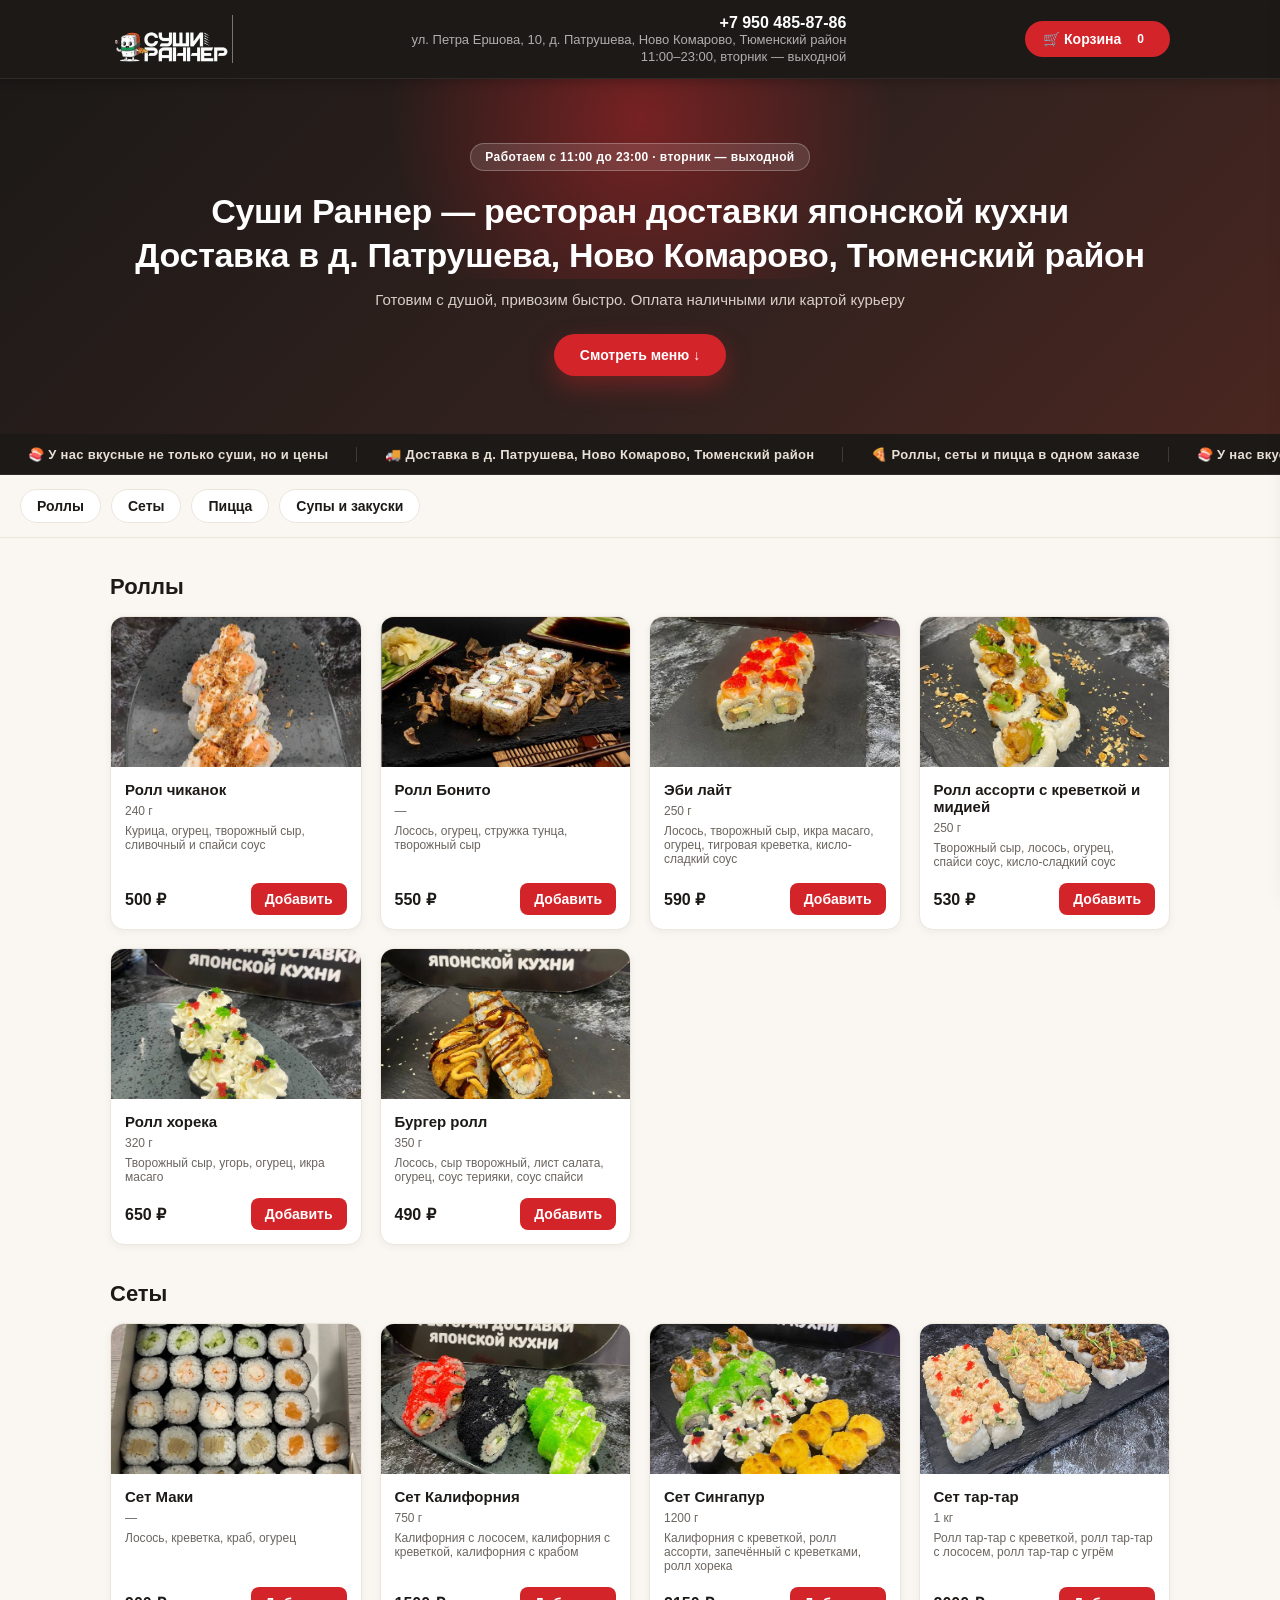
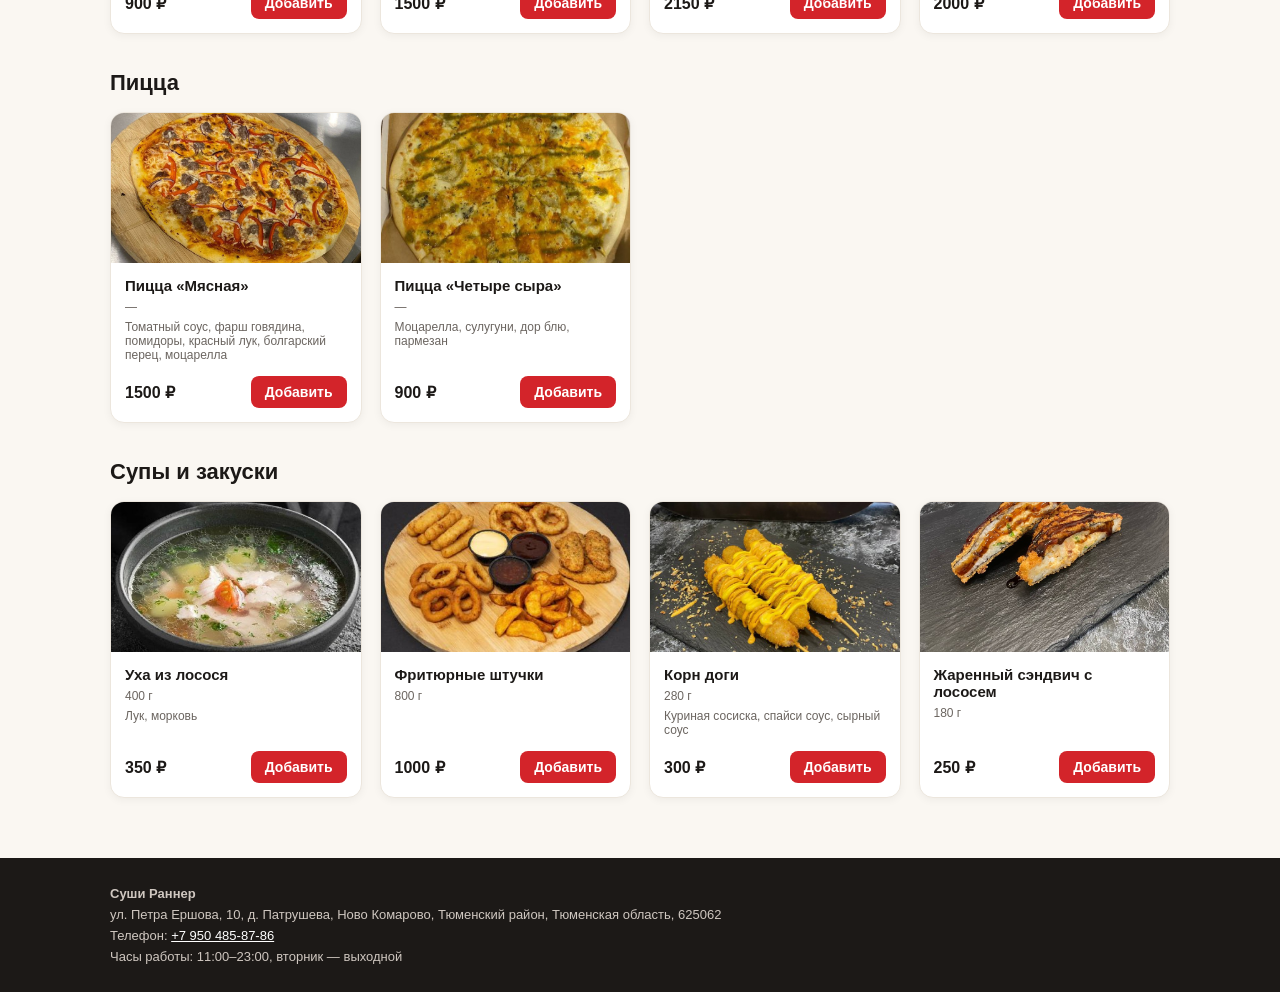
==== index.html @ 18cc0522 "Initial commit" ====
<!DOCTYPE html>
<html lang="ru">
<head>
<meta charset="UTF-8">
<meta name="viewport" content="width=device-width, initial-scale=1.0">
<title>Суши Раннер — доставка суши, роллов и пиццы, д. Патрушева, Ново Комарово, Тюменский район</title>
<link rel="stylesheet" href="style.css">
</head>
<body>

<header class="header">
  <div class="container header__inner">
    <div class="brand">
      <img class="brand__logo" src="images/logo-header.png" alt="Суши Раннер">
    </div>
    <div class="header__contacts">
      <a href="tel:+79504858786" class="header__phone">+7 950 485-87-86</a>
      <div class="header__address">ул. Петра Ершова, 10, д. Патрушева, Ново Комарово, Тюменский район</div>
      <div class="header__hours">11:00–23:00, вторник — выходной</div>
    </div>
    <button class="cart-btn" id="cartOpenBtn">
      🛒 Корзина <span class="cart-btn__count" id="cartCount">0</span>
    </button>
  </div>
</header>

<section class="hero">
  <div class="hero__glow"></div>
  <div class="container hero__inner">
    <span class="hero__badge">Работаем с 11:00 до 23:00 · вторник — выходной</span>
    <h1>Суши Раннер — ресторан доставки японской кухни<br>Доставка в д. Патрушева, Ново Комарово, Тюменский район</h1>
    <p>Готовим с душой, привозим быстро. Оплата наличными или картой курьеру</p>
    <a href="#menu" class="hero__cta">Смотреть меню ↓</a>
  </div>
</section>

<div class="marquee">
  <div class="marquee__track">
    <span class="marquee__item">🍣 У нас вкусные не только суши, но и цены</span>
    <span class="marquee__item">🚚 Доставка в д. Патрушева, Ново Комарово, Тюменский район</span>
    <span class="marquee__item">🍕 Роллы, сеты и пицца в одном заказе</span>
    <span class="marquee__item">🍣 У нас вкусные не только суши, но и цены</span>
    <span class="marquee__item">🚚 Доставка в д. Патрушева, Ново Комарово, Тюменский район</span>
    <span class="marquee__item">🍕 Роллы, сеты и пицца в одном заказе</span>
  </div>
</div>

<nav class="categories" id="categoryNav"></nav>

<main class="container" id="menu"></main>

<footer class="footer">
  <div class="container footer__inner">
    <div><strong>Суши Раннер</strong></div>
    <div>ул. Петра Ершова, 10, д. Патрушева, Ново Комарово, Тюменский район, Тюменская область, 625062</div>
    <div>Телефон: <a href="tel:+79504858786">+7 950 485-87-86</a></div>
    <div>Часы работы: 11:00–23:00, вторник — выходной</div>
  </div>
</footer>

<div class="cart-overlay" id="cartOverlay"></div>
<aside class="cart-drawer" id="cartDrawer">
  <div class="cart-drawer__header">
    <h2>Ваш заказ</h2>
    <button class="cart-close" id="cartCloseBtn">✕</button>
  </div>

  <div class="cart-items" id="cartItems"></div>

  <div class="cart-empty" id="cartEmpty">Корзина пуста — добавьте блюда из меню</div>

  <div class="cart-summary" id="cartSummary">
    <div class="cart-summary__row">
      <span>Сумма заказа</span>
      <span id="cartTotal">0 ₽</span>
    </div>

    <form id="orderForm" class="order-form">
      <label>Имя
        <input type="text" name="name" required placeholder="Как к вам обращаться">
      </label>
      <label>Телефон
        <input type="tel" name="phone" required placeholder="+7 900 000-00-00">
      </label>

      <div class="order-form__toggle">
        <label class="radio"><input type="radio" name="delivery" value="delivery" checked> Доставка</label>
        <label class="radio"><input type="radio" name="delivery" value="pickup"> Самовывоз</label>
      </div>

      <label id="addressLabel">Адрес доставки
        <input type="text" name="address" required placeholder="Улица, дом, квартира/подъезд">
      </label>

      <label>Комментарий к заказу
        <textarea name="comment" rows="2" placeholder="Например: код домофона, без васаби и т.п."></textarea>
      </label>

      <div class="order-form__hint">Способ оплаты</div>
      <div class="order-form__toggle">
        <label class="radio"><input type="radio" name="payment" value="cash" checked> Наличными</label>
        <label class="radio"><input type="radio" name="payment" value="card"> Картой</label>
      </div>

      <div class="order-form__hint">Оплата курьеру / в заведении. Отправьте заказ в MAX:</div>

      <div class="send-buttons">
        <button type="button" class="send-btn send-btn--max" data-channel="max">
          Отправить в MAX
        </button>
      </div>
    </form>
  </div>
</aside>

<button class="mobile-cart-btn" id="mobileCartBtn">
  🛒 Корзина · <span id="mobileCartTotal">0 ₽</span>
</button>

<script src="data.js"></script>
<script src="script.js"></script>
</body>
</html>
---- style.css ----
:root {
  --accent: #d3242a;
  --dark: #1c1917;
  --bg: #faf7f2;
  --card: #ffffff;
  --muted: #6b6560;
  --border: #ece6dd;
  --radius: 14px;
}

* { box-sizing: border-box; }

body {
  margin: 0;
  font-family: "Segoe UI", Arial, sans-serif;
  background: var(--bg);
  color: var(--dark);
}

.container {
  max-width: 1100px;
  margin: 0 auto;
  padding: 0 20px;
}

/* Header */
.header {
  position: sticky;
  top: 0;
  z-index: 20;
  background: var(--dark);
  border-bottom: 1px solid rgba(255,255,255,0.08);
  box-shadow: 0 2px 10px rgba(0,0,0,0.25);
}

.header__inner {
  display: flex;
  align-items: center;
  justify-content: space-between;
  gap: 16px;
  padding: 14px 20px;
  flex-wrap: wrap;
}

.brand { display: flex; align-items: center; gap: 10px; }
.brand__logo {
  height: 48px;
  width: auto;
  display: block;
}

.header__contacts { text-align: right; font-size: 13px; color: rgba(255,255,255,0.65); }
.header__phone { display: block; font-weight: 700; color: #fff; text-decoration: none; font-size: 16px; }
.header__hours { margin-top: 2px; }

.cart-btn {
  background: var(--accent);
  color: #fff;
  border: none;
  border-radius: 999px;
  padding: 10px 18px;
  font-size: 14px;
  font-weight: 600;
  cursor: pointer;
  display: flex; align-items: center; gap: 8px;
}
.cart-btn__count {
  background: var(--accent);
  border-radius: 999px;
  padding: 1px 8px;
  font-size: 12px;
}

/* Hero */
.hero {
  position: relative;
  overflow: hidden;
  background: linear-gradient(135deg, var(--dark), #33221f 60%, #4a2620);
  color: #fff;
  padding: 64px 0 58px;
  text-align: center;
}
.hero__glow {
  position: absolute;
  top: -120px; left: 50%;
  transform: translateX(-50%);
  width: 640px; height: 320px;
  background: radial-gradient(circle, rgba(211,36,42,0.45), transparent 70%);
  pointer-events: none;
}
.hero__inner { position: relative; }
.hero__badge {
  display: inline-block;
  background: rgba(255,255,255,0.12);
  border: 1px solid rgba(255,255,255,0.25);
  color: #fff;
  font-size: 12px;
  font-weight: 700;
  letter-spacing: 0.4px;
  padding: 6px 14px;
  border-radius: 999px;
  margin-bottom: 18px;
}
.hero__inner h1 { font-size: 34px; margin: 0 0 14px; line-height: 1.3; letter-spacing: -0.3px; }
.hero__inner p { color: #d8cfc7; margin: 0 0 26px; font-size: 15px; }
.hero__cta {
  display: inline-block;
  background: var(--accent);
  color: #fff;
  text-decoration: none;
  font-weight: 700;
  font-size: 14px;
  padding: 13px 26px;
  border-radius: 999px;
  box-shadow: 0 10px 24px rgba(211,36,42,0.35);
  transition: transform 0.15s ease, box-shadow 0.15s ease;
}
.hero__cta:hover { transform: translateY(-2px); box-shadow: 0 14px 30px rgba(211,36,42,0.45); }

/* Marquee */
.marquee {
  background: var(--dark);
  color: #f3ede4;
  overflow: hidden;
  white-space: nowrap;
  padding: 11px 0;
  border-bottom: 1px solid rgba(255,255,255,0.08);
}
.marquee__track {
  display: inline-flex;
  width: max-content;
  animation: marquee-scroll 26s linear infinite;
}
.marquee__item {
  font-weight: 600;
  font-size: 13px;
  letter-spacing: 0.3px;
  padding: 0 28px;
  display: inline-flex;
  align-items: center;
  color: #e8dfd5;
}
.marquee__item:not(:last-child) { border-right: 1px solid rgba(255,255,255,0.15); }
@keyframes marquee-scroll {
  from { transform: translateX(0); }
  to { transform: translateX(-50%); }
}
@media (prefers-reduced-motion: reduce) {
  .marquee__track { animation: none; }
}

/* Category nav */
.categories {
  position: sticky;
  top: 73px;
  z-index: 15;
  background: var(--bg);
  display: flex;
  gap: 10px;
  padding: 14px 20px;
  overflow-x: auto;
  border-bottom: 1px solid var(--border);
}
.categories a {
  white-space: nowrap;
  padding: 8px 16px;
  border-radius: 999px;
  background: var(--card);
  border: 1px solid var(--border);
  color: var(--dark);
  text-decoration: none;
  font-size: 14px;
  font-weight: 600;
}
.categories a:hover { border-color: var(--accent); color: var(--accent); }

/* Menu */
.menu-category { margin: 36px 0; }
.menu-category h2 { font-size: 22px; margin-bottom: 16px; }

.menu-grid {
  display: grid;
  grid-template-columns: repeat(auto-fill, minmax(230px, 1fr));
  gap: 18px;
}

.dish-card {
  background: var(--card);
  border: 1px solid var(--border);
  border-radius: var(--radius);
  overflow: hidden;
  display: flex;
  flex-direction: column;
  box-shadow: 0 2px 8px rgba(28,25,23,0.05);
  transition: transform 0.18s ease, box-shadow 0.18s ease;
}
.dish-card:hover {
  transform: translateY(-4px);
  box-shadow: 0 14px 28px rgba(28,25,23,0.12);
}

.dish-photo {
  height: 150px;
  display: flex;
  align-items: center;
  justify-content: center;
  font-size: 46px;
  position: relative;
  overflow: hidden;
}
.dish-photo img {
  width: 100%;
  height: 100%;
  object-fit: cover;
  display: block;
}

.dish-body { padding: 14px; display: flex; flex-direction: column; gap: 6px; flex: 1; }
.dish-name { font-weight: 700; font-size: 15px; }
.dish-weight { font-size: 12px; color: var(--muted); }
.dish-desc { font-size: 12px; color: var(--muted); flex: 1; }

.dish-footer {
  display: flex;
  align-items: center;
  justify-content: space-between;
  margin-top: 8px;
}
.dish-price { font-weight: 800; font-size: 16px; }

.add-btn {
  background: var(--accent);
  color: #fff;
  border: none;
  border-radius: 8px;
  padding: 8px 14px;
  font-weight: 700;
  cursor: pointer;
  font-size: 14px;
}
.add-btn:hover { background: #b81f24; }

.qty-control {
  display: flex;
  align-items: center;
  gap: 8px;
  background: var(--dark);
  border-radius: 8px;
  padding: 4px 8px;
}
.qty-control button {
  background: none;
  border: none;
  color: #fff;
  font-size: 16px;
  cursor: pointer;
  width: 22px;
}
.qty-control span { color: #fff; font-weight: 700; min-width: 16px; text-align: center; }

/* Footer */
.footer {
  background: var(--dark);
  color: #cfc7c0;
  margin-top: 60px;
  padding: 28px 0;
  font-size: 13px;
}
.footer__inner { display: flex; flex-direction: column; gap: 6px; }
.footer a { color: #fff; }

/* Cart drawer */
.cart-overlay {
  position: fixed; inset: 0;
  background: rgba(0,0,0,0.4);
  display: none;
  z-index: 30;
}
.cart-overlay.open { display: block; }

.cart-drawer {
  position: fixed;
  top: 0; right: -420px;
  width: 400px; max-width: 92vw;
  height: 100%;
  background: var(--card);
  z-index: 31;
  transition: right 0.25s ease;
  display: flex;
  flex-direction: column;
  overflow-y: auto;
  box-shadow: -8px 0 24px rgba(0,0,0,0.15);
}
.cart-drawer.open { right: 0; }

.cart-drawer__header {
  display: flex; align-items: center; justify-content: space-between;
  padding: 12px 20px;
  border-bottom: 1px solid var(--border);
  position: sticky;
  top: 0;
  background: var(--card);
  z-index: 1;
}
.cart-drawer__header h2 { margin: 0; font-size: 17px; }
.cart-close { background: none; border: none; font-size: 18px; cursor: pointer; }

.cart-items { padding: 8px 20px; }
.cart-empty { text-align: center; color: var(--muted); padding: 30px 20px; font-size: 14px; }

.cart-item {
  display: flex; align-items: center; gap: 10px;
  padding: 7px 0;
  border-bottom: 1px solid var(--border);
}
.cart-item__emoji { width: 36px; height: 36px; border-radius: 8px; object-fit: cover; flex-shrink: 0; }
.cart-item__info { flex: 1; }
.cart-item__name { font-weight: 600; font-size: 14px; }
.cart-item__price { font-size: 12px; color: var(--muted); }
.cart-item__remove { background: none; border: none; color: var(--accent); cursor: pointer; font-size: 13px; }

.cart-summary {
  border-top: 1px solid var(--border);
  padding: 10px 20px 14px;
  display: none;
}
.cart-summary__row {
  display: flex; justify-content: space-between;
  font-weight: 800; font-size: 16px;
  margin-bottom: 8px;
}

.order-form { display: flex; flex-direction: column; gap: 7px; }
.order-form label { font-size: 12px; color: var(--muted); display: flex; flex-direction: column; gap: 3px; }
.order-form input, .order-form textarea {
  font-family: inherit;
  padding: 7px 10px;
  border: 1px solid var(--border);
  border-radius: 8px;
  font-size: 14px;
  color: var(--dark);
  resize: vertical;
}
.order-form__toggle { display: flex; gap: 16px; flex-direction: row; align-items: center; }
.radio { flex-direction: row !important; align-items: center; gap: 6px !important; font-size: 13px; color: var(--dark); }
.radio input { width: auto; }

.order-form__hint { font-size: 11px; color: var(--muted); margin-top: 2px; }

.send-buttons { display: flex; flex-direction: column; gap: 6px; margin-top: 2px; }
.send-btn {
  border: none;
  border-radius: 8px;
  padding: 10px;
  color: #fff;
  font-weight: 700;
  font-size: 14px;
  cursor: pointer;
}
.send-btn--wa { background: #25D366; }
.send-btn--tg { background: #29A9EA; }
.send-btn--max { background: #6C5CE7; }
.send-btn:disabled { opacity: 0.5; cursor: not-allowed; }

/* Mobile cart button */
.mobile-cart-btn {
  display: none;
  position: fixed;
  bottom: 16px; left: 16px; right: 16px;
  background: var(--accent);
  color: #fff;
  border: none;
  border-radius: 12px;
  padding: 14px;
  font-weight: 700;
  font-size: 15px;
  z-index: 25;
  box-shadow: 0 8px 20px rgba(0,0,0,0.25);
}

@media (max-width: 720px) {
  .cart-btn { display: none; }
  .mobile-cart-btn.visible { display: block; }
  .hero__inner h1 { font-size: 24px; }
}
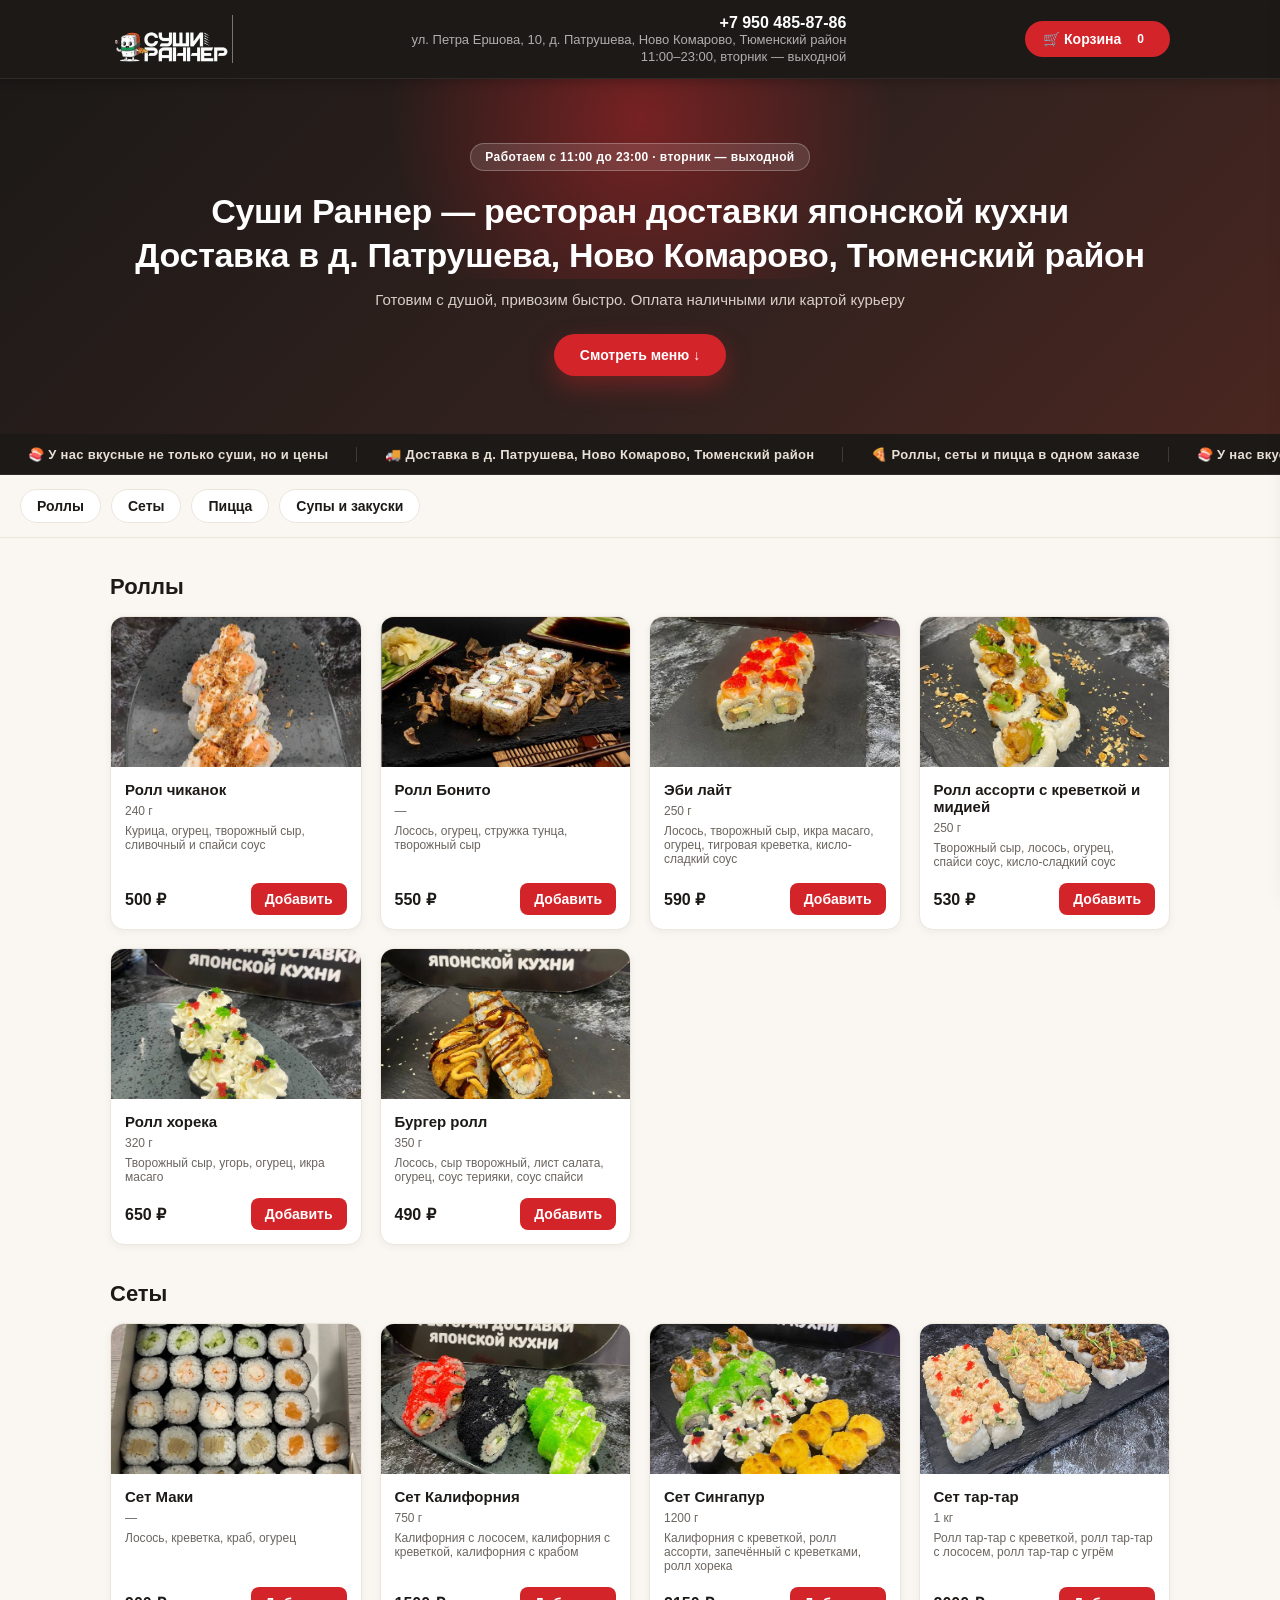
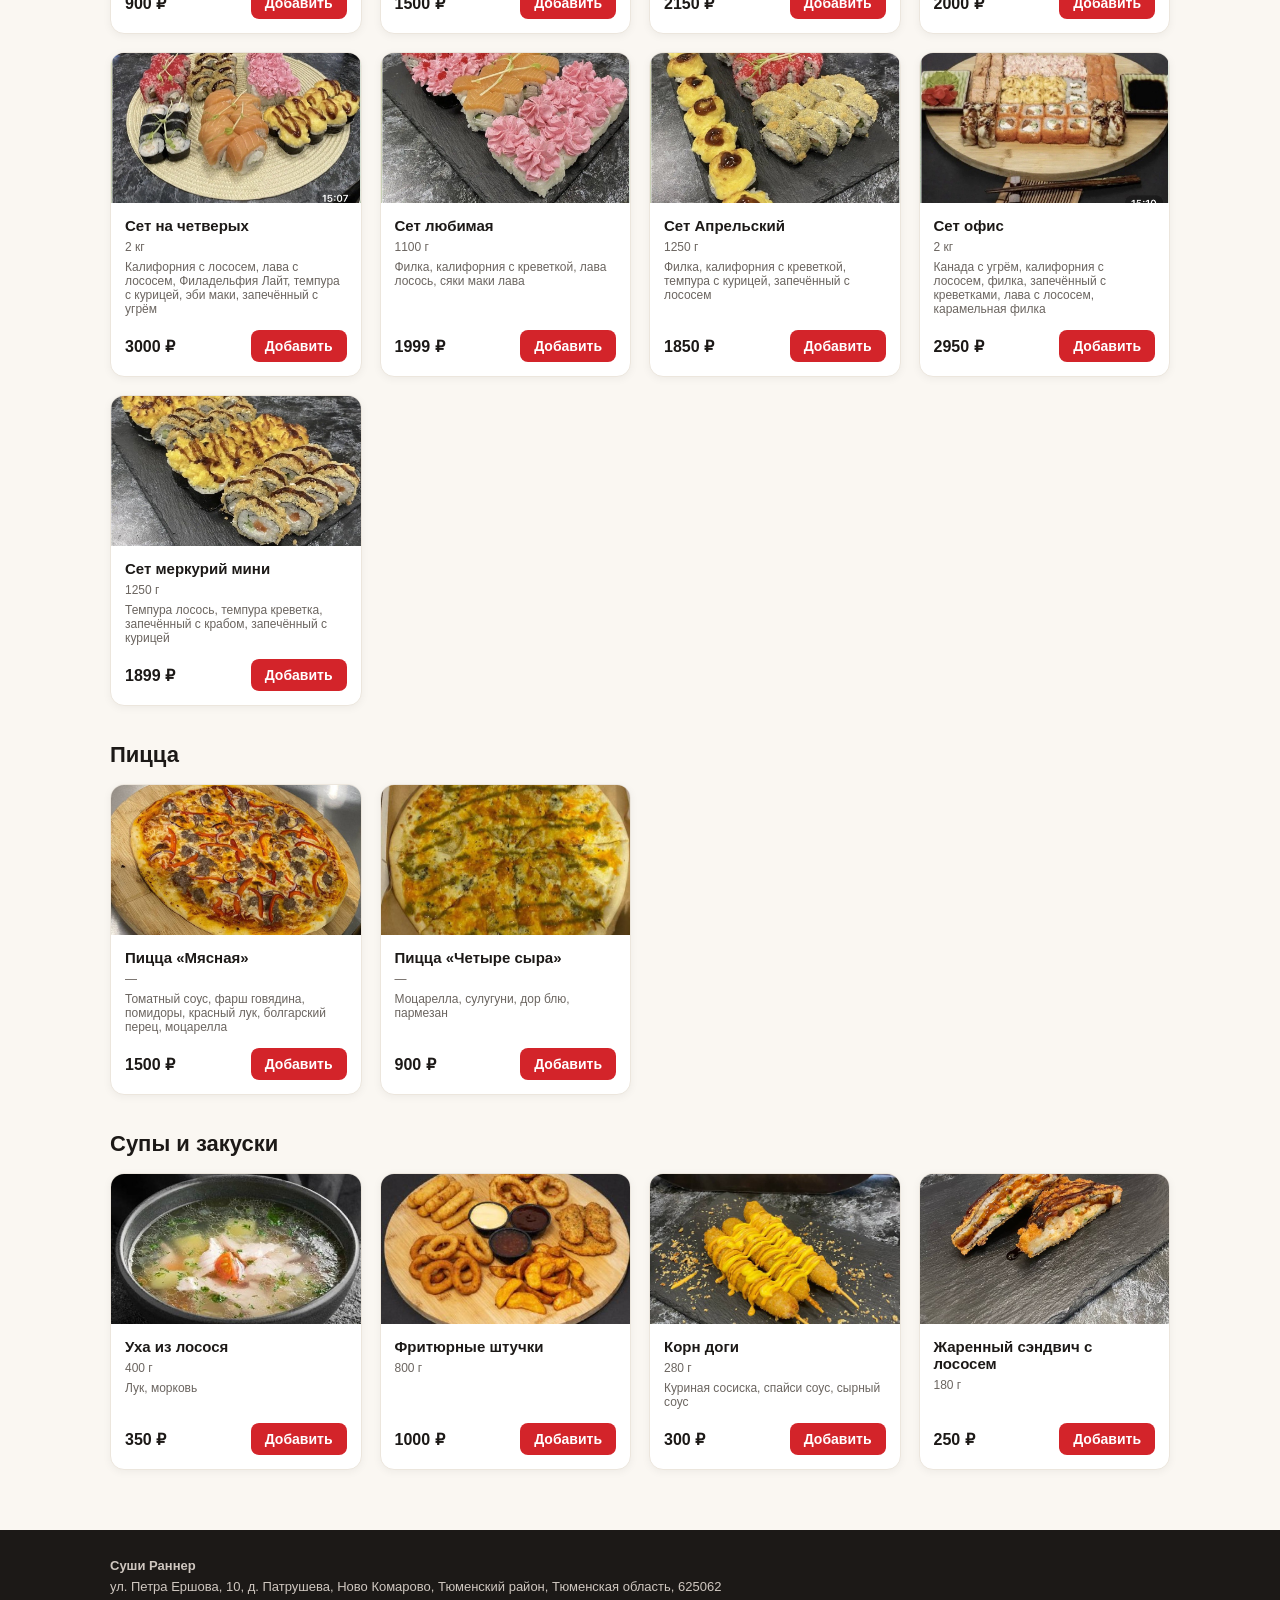
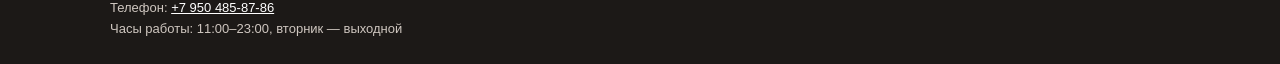
==== commit 7e22d4e7: "Добавить увеличение фото блюда по клику (лайтбокс) Клик по фото открывает его во весь экран с анимац" ====
--- a/index.html
+++ b/index.html
@@ -117,6 +117,14 @@
   🛒 Корзина · <span id="mobileCartTotal">0 ₽</span>
 </button>
 
+<div class="lightbox" id="lightbox">
+  <button class="lightbox__close" id="lightboxClose">✕</button>
+  <figure class="lightbox__figure">
+    <img class="lightbox__img" id="lightboxImg" src="" alt="">
+    <figcaption class="lightbox__caption" id="lightboxCaption"></figcaption>
+  </figure>
+</div>
+
 <script src="data.js"></script>
 <script src="script.js"></script>
 </body>
--- a/style.css
+++ b/style.css
@@ -214,6 +214,7 @@
   object-fit: cover;
   display: block;
 }
+.dish-photo img.zoomable { cursor: zoom-in; }
 
 .dish-body { padding: 14px; display: flex; flex-direction: column; gap: 6px; flex: 1; }
 .dish-name { font-weight: 700; font-size: 15px; }
@@ -383,3 +384,67 @@
   .mobile-cart-btn.visible { display: block; }
   .hero__inner h1 { font-size: 24px; }
 }
+
+/* Lightbox */
+.lightbox {
+  position: fixed;
+  inset: 0;
+  z-index: 40;
+  display: flex;
+  align-items: center;
+  justify-content: center;
+  padding: 40px 20px;
+  background: rgba(15,12,10,0.88);
+  opacity: 0;
+  visibility: hidden;
+  transition: opacity 0.25s ease, visibility 0s linear 0.25s;
+  cursor: zoom-out;
+}
+.lightbox.open {
+  opacity: 1;
+  visibility: visible;
+  transition: opacity 0.25s ease;
+}
+.lightbox__figure {
+  margin: 0;
+  max-width: min(720px, 92vw);
+  max-height: 88vh;
+  display: flex;
+  flex-direction: column;
+  align-items: center;
+  transform: scale(0.75);
+  opacity: 0;
+  transition: transform 0.28s cubic-bezier(0.2, 0.8, 0.2, 1), opacity 0.25s ease;
+}
+.lightbox.open .lightbox__figure {
+  transform: scale(1);
+  opacity: 1;
+}
+.lightbox__img {
+  max-width: 100%;
+  max-height: 78vh;
+  border-radius: 12px;
+  display: block;
+  box-shadow: 0 20px 60px rgba(0,0,0,0.5);
+  object-fit: contain;
+}
+.lightbox__caption {
+  color: #fff;
+  font-size: 14px;
+  font-weight: 600;
+  text-align: center;
+  margin-top: 12px;
+}
+.lightbox__close {
+  position: absolute;
+  top: 18px; right: 20px;
+  background: rgba(255,255,255,0.12);
+  border: none;
+  color: #fff;
+  width: 38px; height: 38px;
+  border-radius: 50%;
+  font-size: 18px;
+  cursor: pointer;
+  transition: background 0.15s ease;
+}
+.lightbox__close:hover { background: rgba(255,255,255,0.25); }
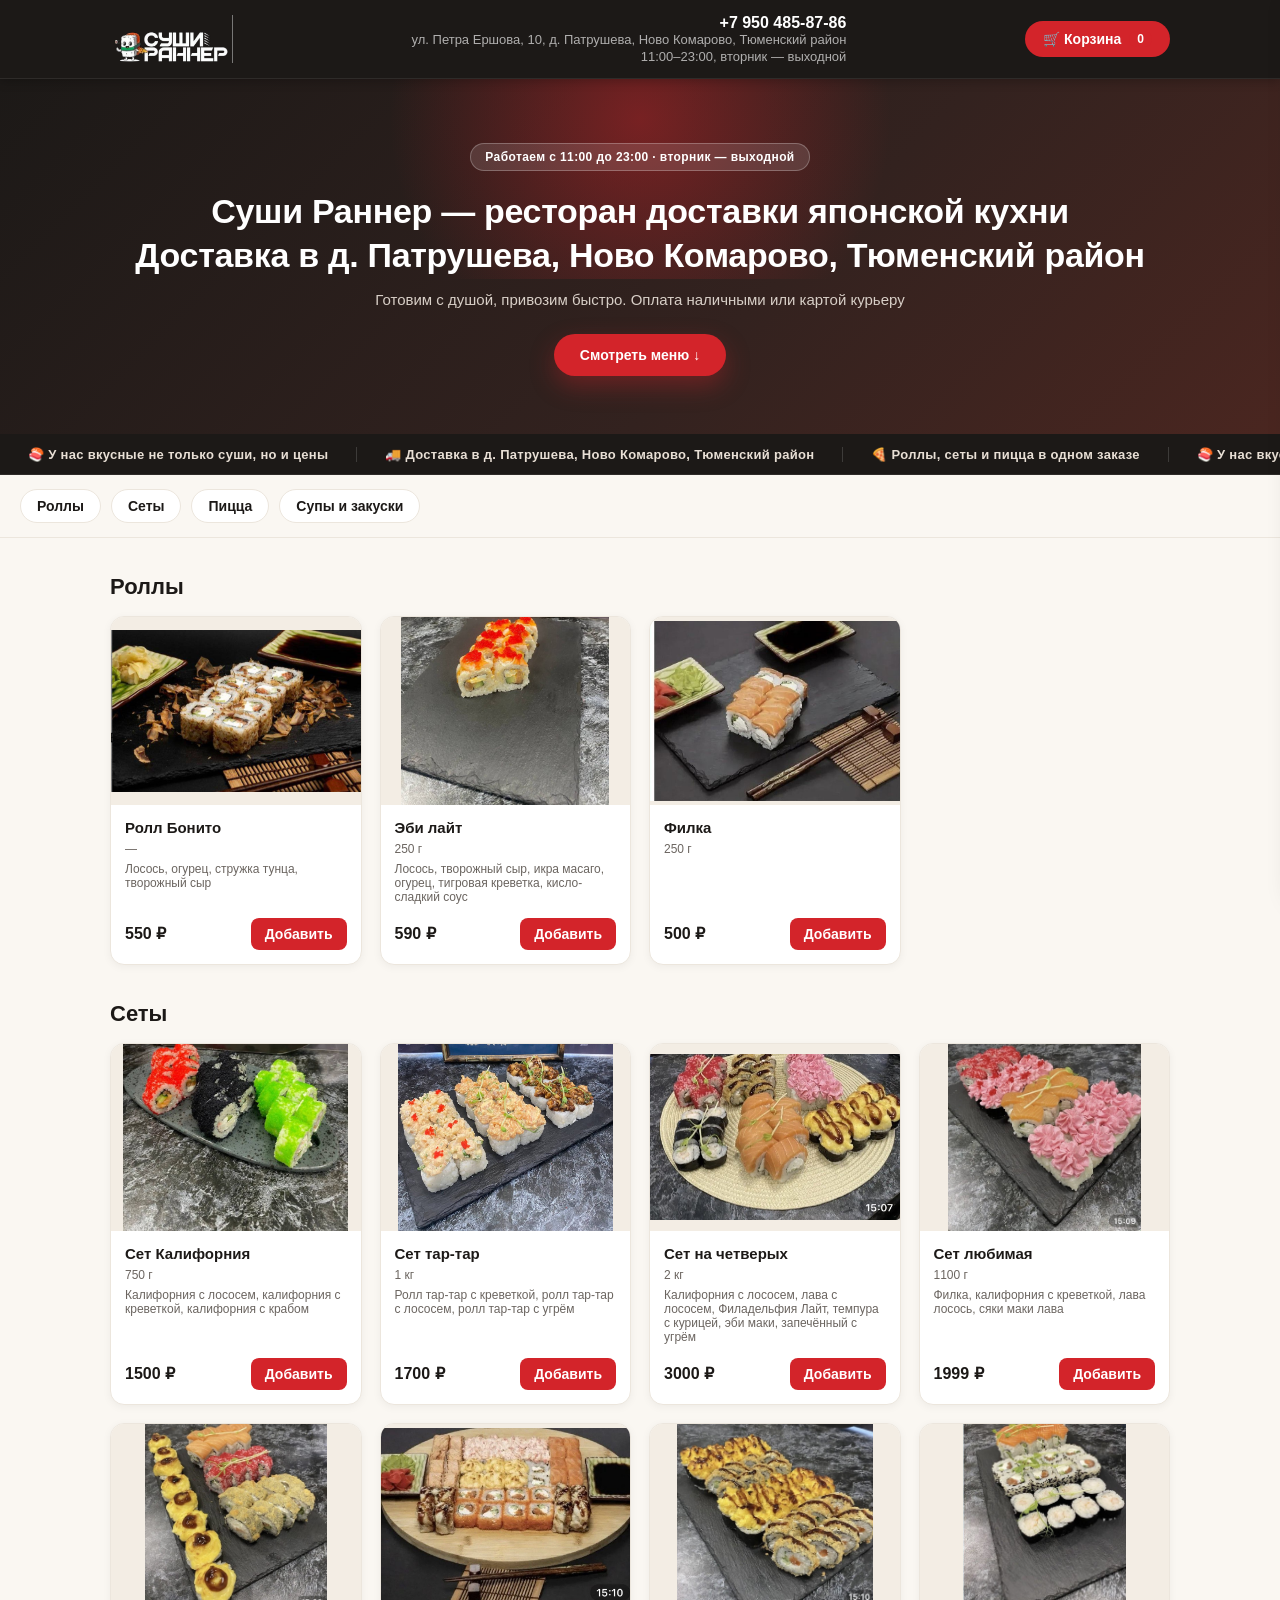
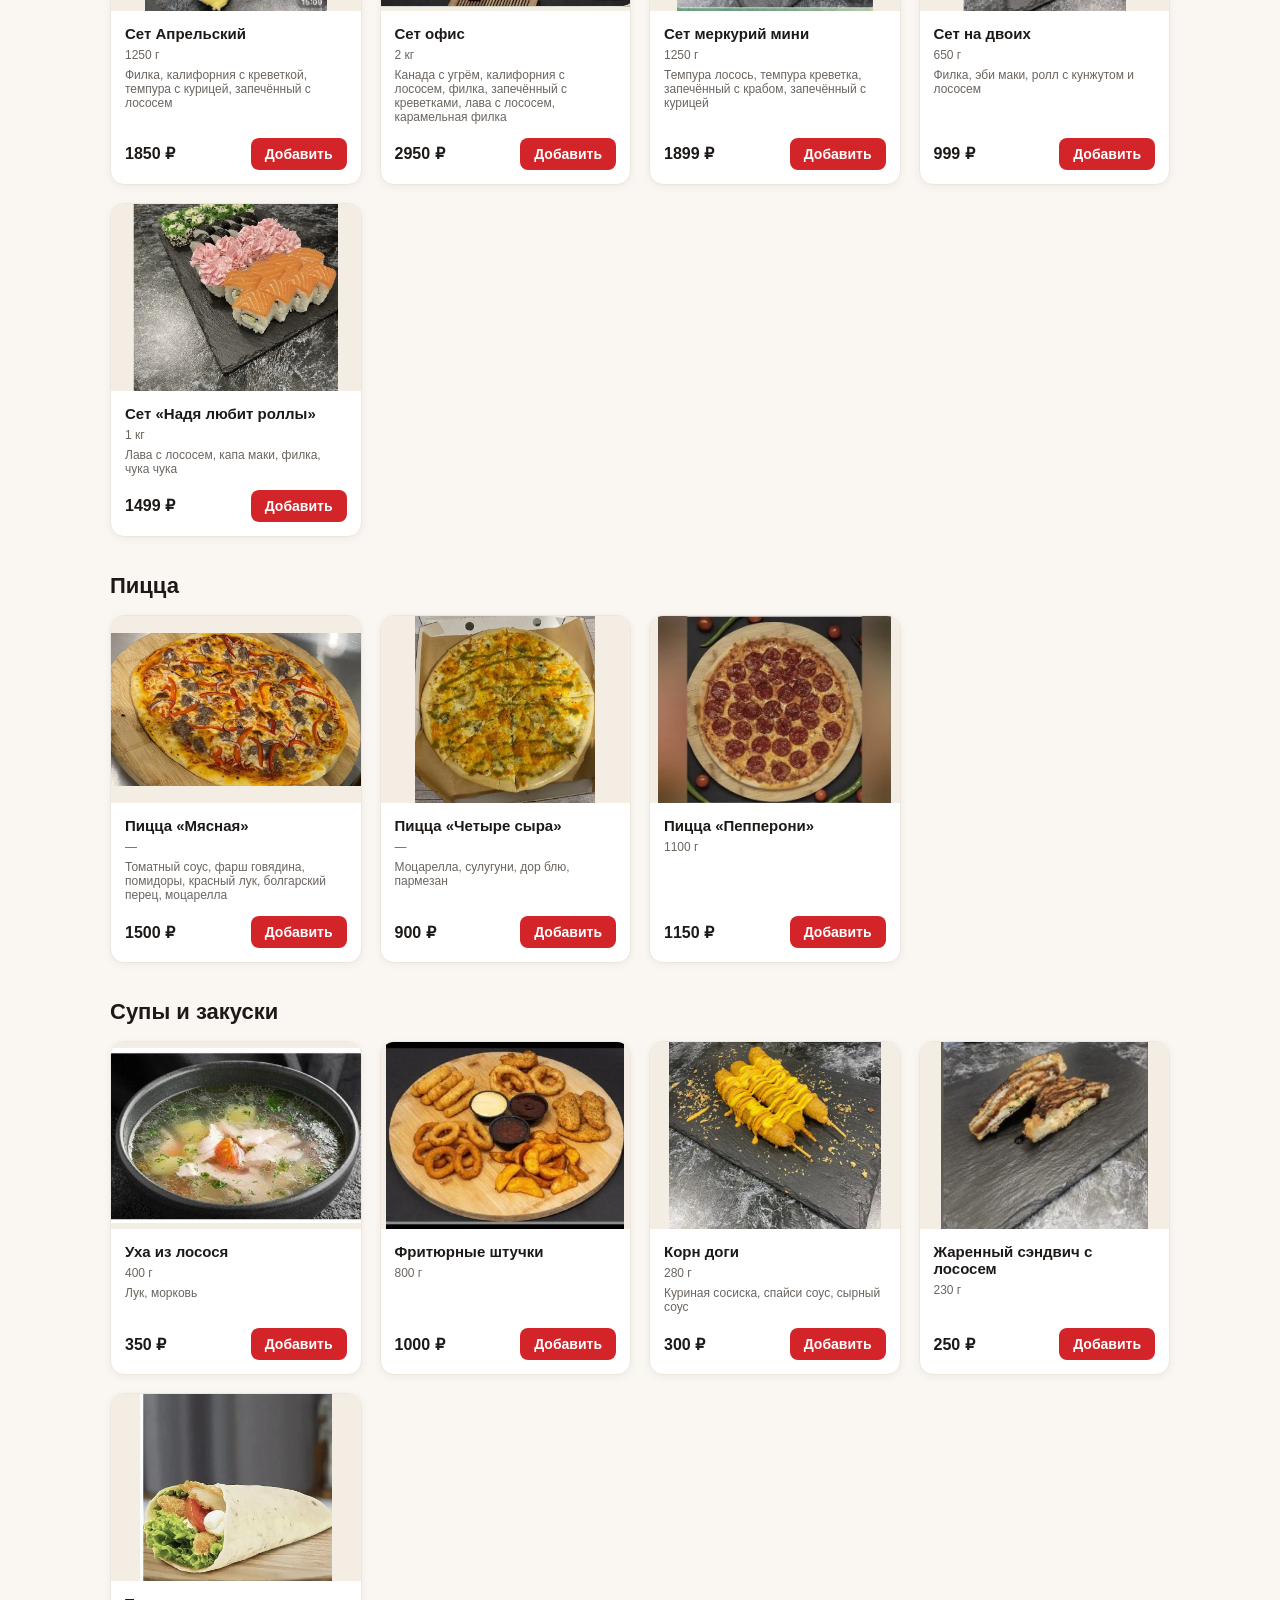
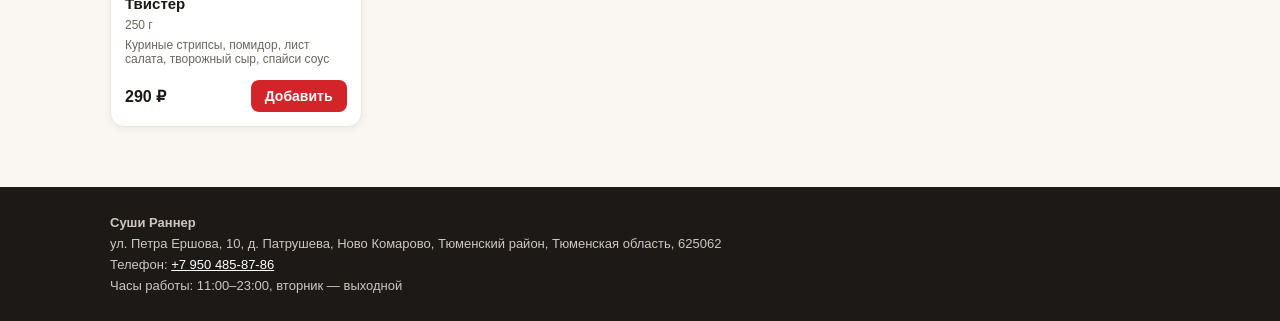
==== commit be7871b1: "Убрать обрезки/рамки на фото и добавить заказ по звонку Дообрезал фото блюд, где были видны белые/чё" ====
--- a/index.html
+++ b/index.html
@@ -102,12 +102,15 @@
         <label class="radio"><input type="radio" name="payment" value="card"> Картой</label>
       </div>
 
-      <div class="order-form__hint">Оплата курьеру / в заведении. Отправьте заказ в MAX:</div>
+      <div class="order-form__hint">Оплата курьеру / в заведении. Отправьте заказ в MAX или позвоните — продиктуем оператору:</div>
 
       <div class="send-buttons">
         <button type="button" class="send-btn send-btn--max" data-channel="max">
           Отправить в MAX
         </button>
+        <a href="tel:+79504858786" class="send-btn send-btn--call" id="callOrderBtn">
+          📞 Позвонить и заказать
+        </a>
       </div>
     </form>
   </div>
--- a/style.css
+++ b/style.css
@@ -200,7 +200,8 @@
 }
 
 .dish-photo {
-  height: 150px;
+  aspect-ratio: 4 / 3;
+  background: #efe9e0;
   display: flex;
   align-items: center;
   justify-content: center;
@@ -211,7 +212,7 @@
 .dish-photo img {
   width: 100%;
   height: 100%;
-  object-fit: cover;
+  object-fit: contain;
   display: block;
 }
 .dish-photo img.zoomable { cursor: zoom-in; }
@@ -357,10 +358,14 @@
   font-weight: 700;
   font-size: 14px;
   cursor: pointer;
+  text-align: center;
+  text-decoration: none;
+  display: block;
 }
 .send-btn--wa { background: #25D366; }
 .send-btn--tg { background: #29A9EA; }
 .send-btn--max { background: #6C5CE7; }
+.send-btn--call { background: var(--accent); }
 .send-btn:disabled { opacity: 0.5; cursor: not-allowed; }
 
 /* Mobile cart button */
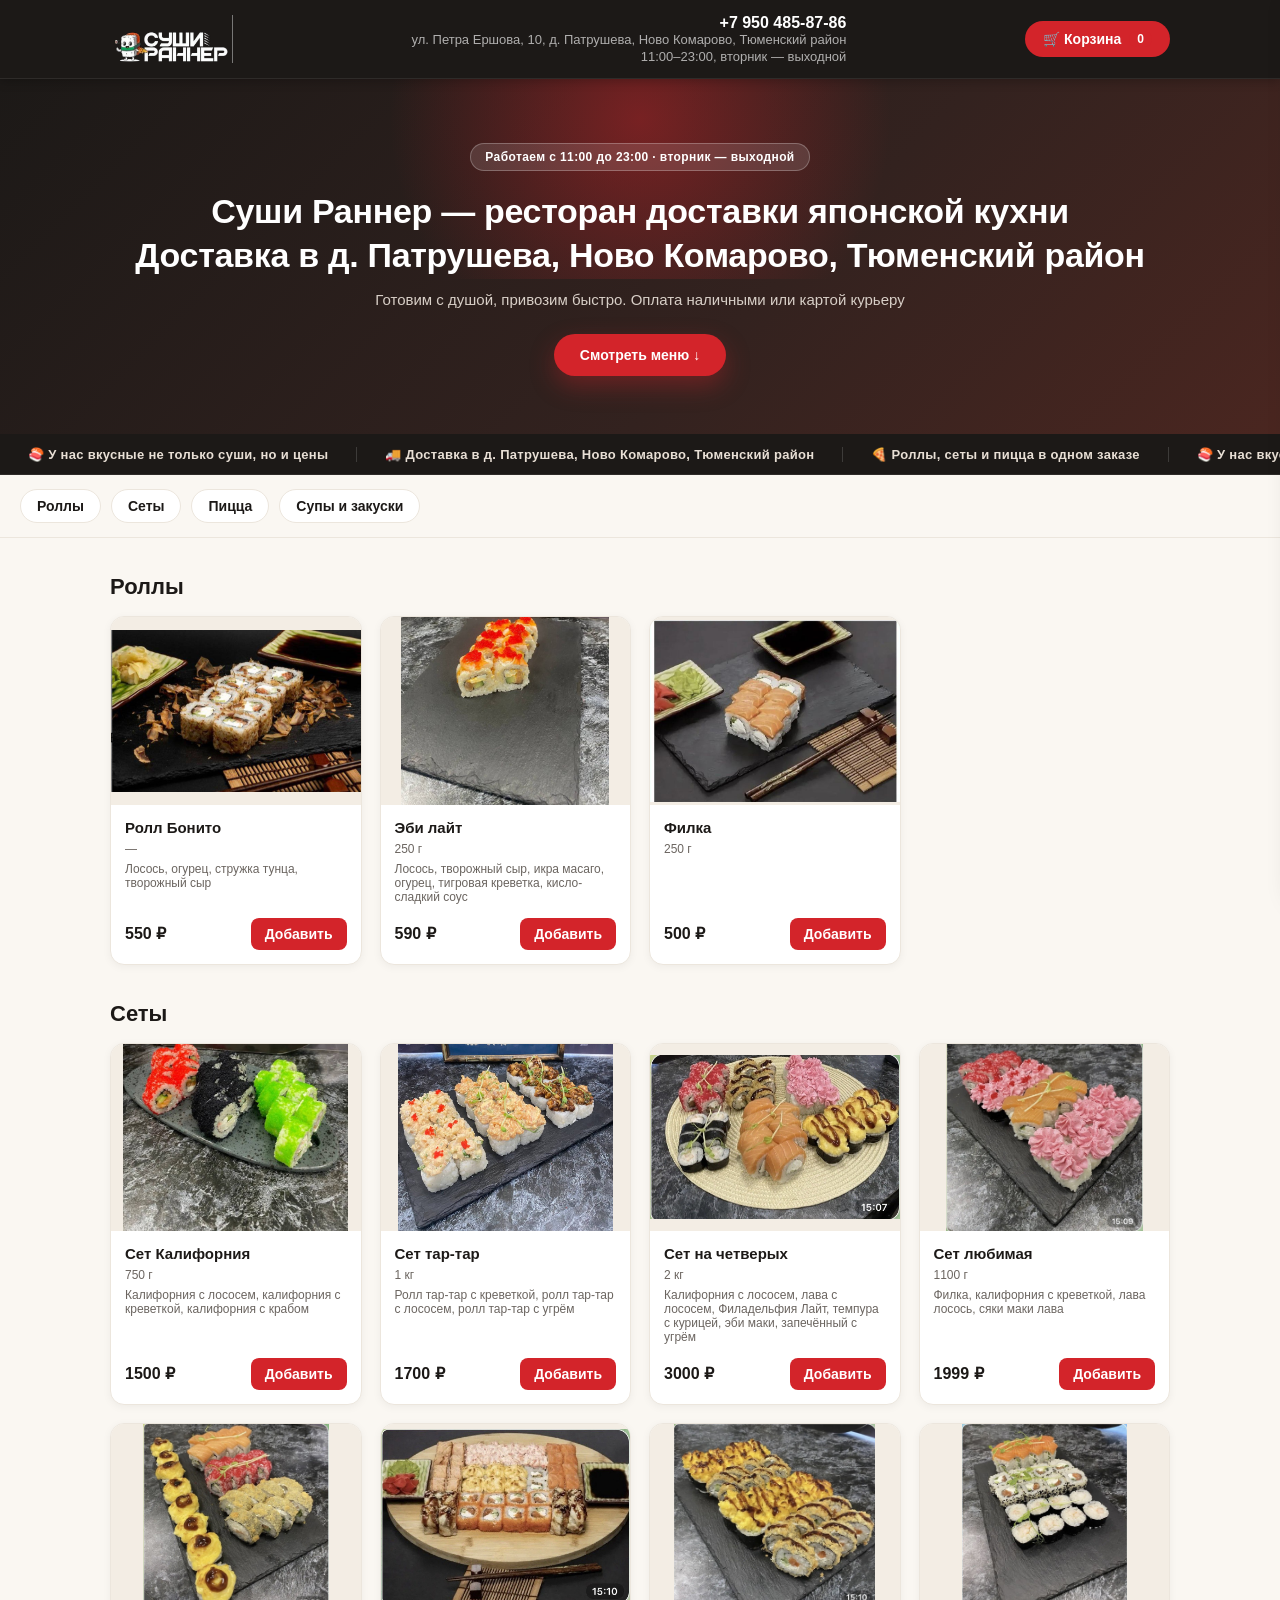
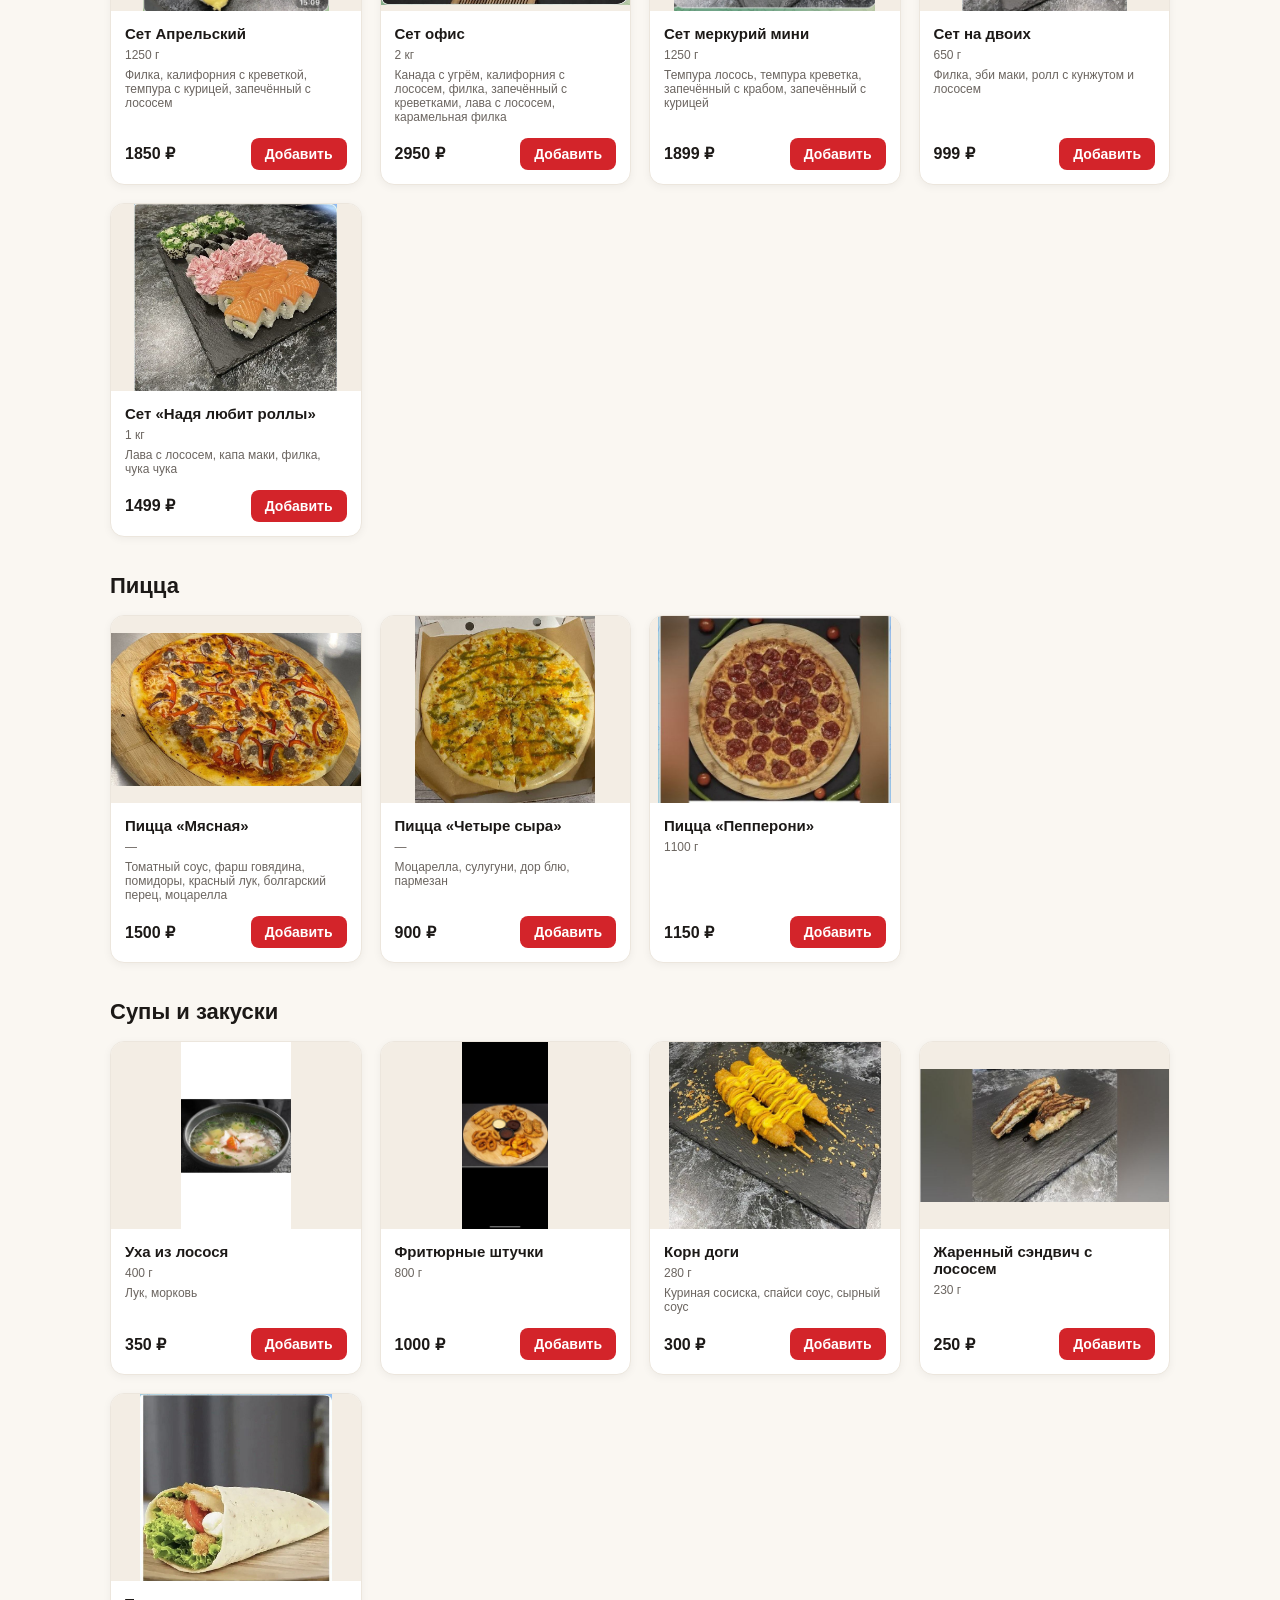
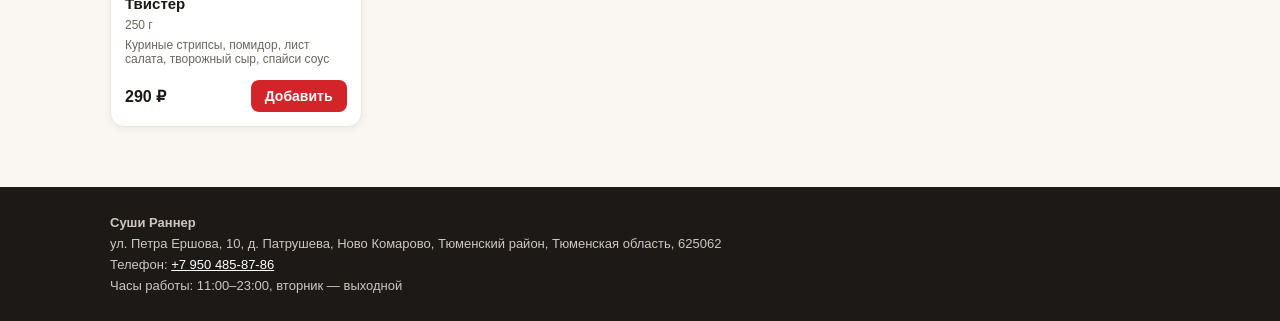
==== commit 540a0700: "Revert "Убрать обрезки/рамки на фото и добавить заказ по звонку" This reverts commit be7871b16f01cc9" ====
--- a/index.html
+++ b/index.html
@@ -102,15 +102,12 @@
         <label class="radio"><input type="radio" name="payment" value="card"> Картой</label>
       </div>
 
-      <div class="order-form__hint">Оплата курьеру / в заведении. Отправьте заказ в MAX или позвоните — продиктуем оператору:</div>
+      <div class="order-form__hint">Оплата курьеру / в заведении. Отправьте заказ в MAX:</div>
 
       <div class="send-buttons">
         <button type="button" class="send-btn send-btn--max" data-channel="max">
           Отправить в MAX
         </button>
-        <a href="tel:+79504858786" class="send-btn send-btn--call" id="callOrderBtn">
-          📞 Позвонить и заказать
-        </a>
       </div>
     </form>
   </div>
--- a/style.css
+++ b/style.css
@@ -358,14 +358,10 @@
   font-weight: 700;
   font-size: 14px;
   cursor: pointer;
-  text-align: center;
-  text-decoration: none;
-  display: block;
 }
 .send-btn--wa { background: #25D366; }
 .send-btn--tg { background: #29A9EA; }
 .send-btn--max { background: #6C5CE7; }
-.send-btn--call { background: var(--accent); }
 .send-btn:disabled { opacity: 0.5; cursor: not-allowed; }
 
 /* Mobile cart button */
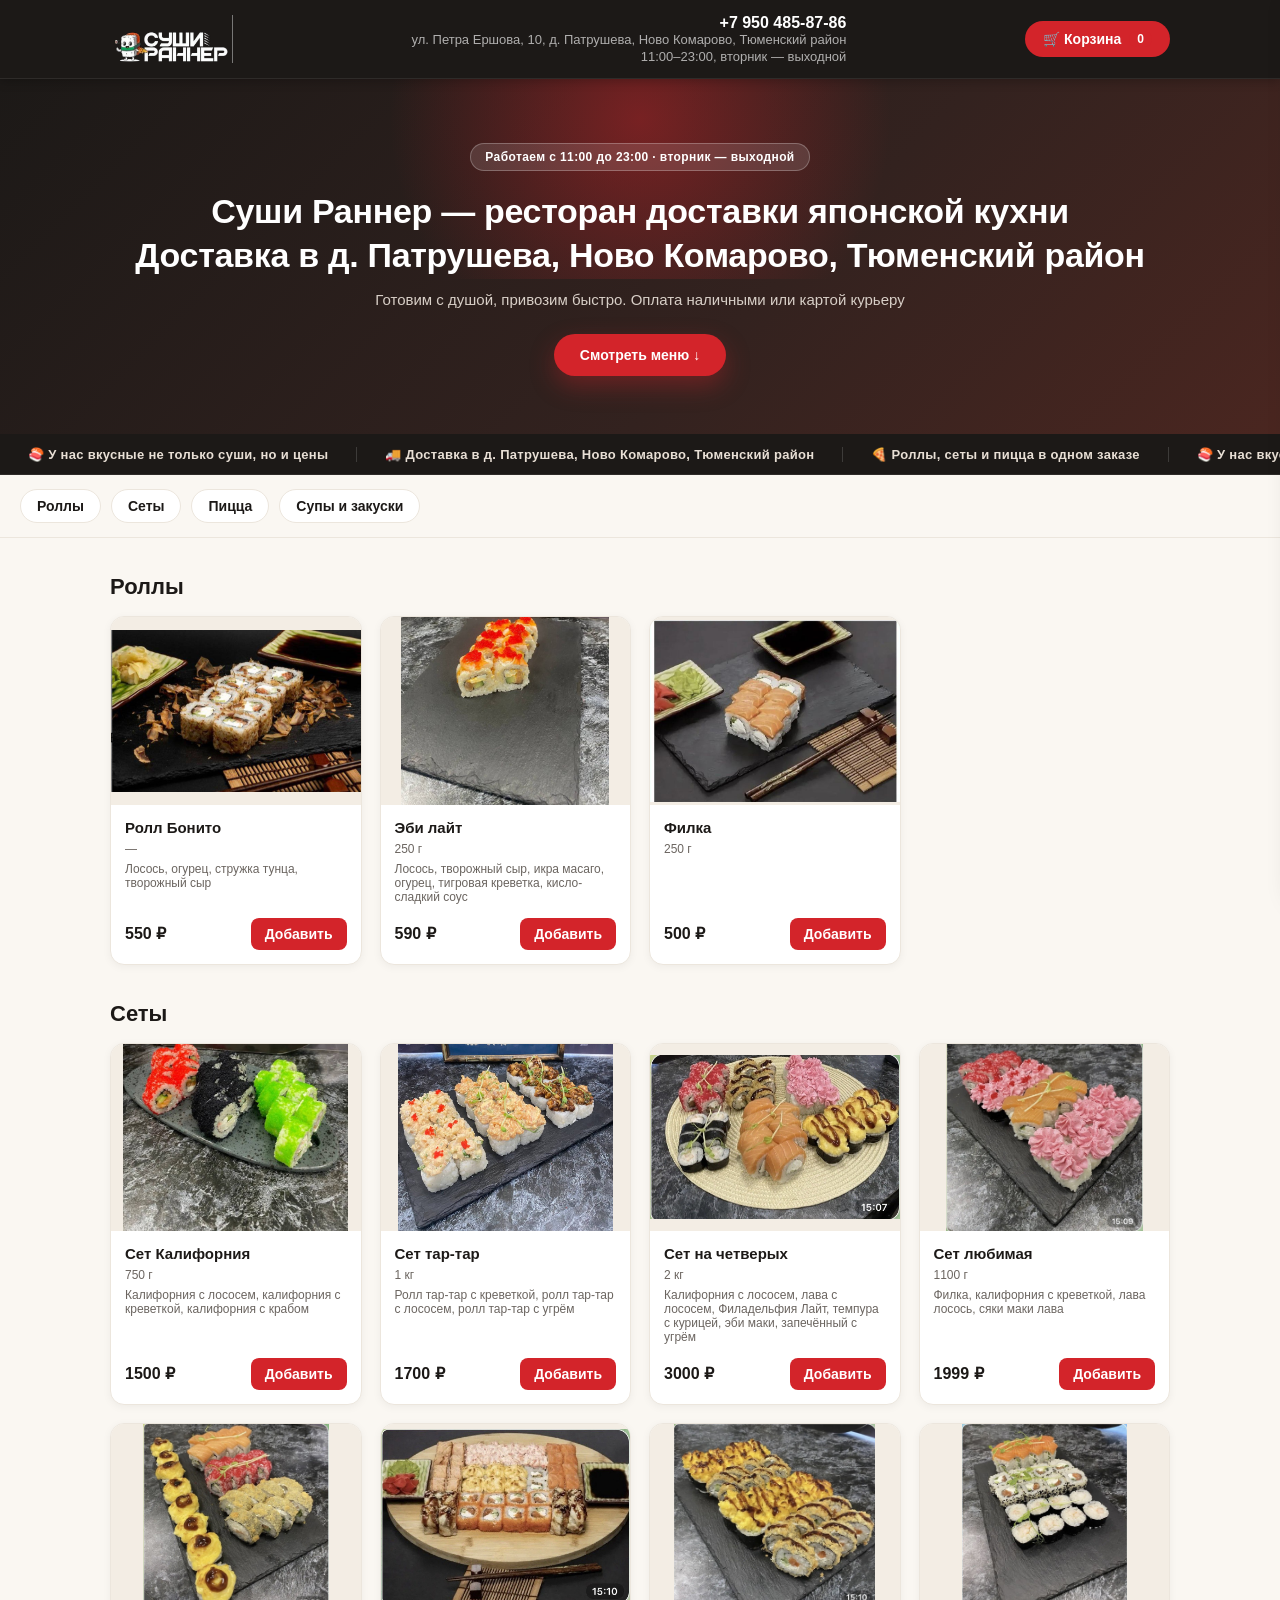
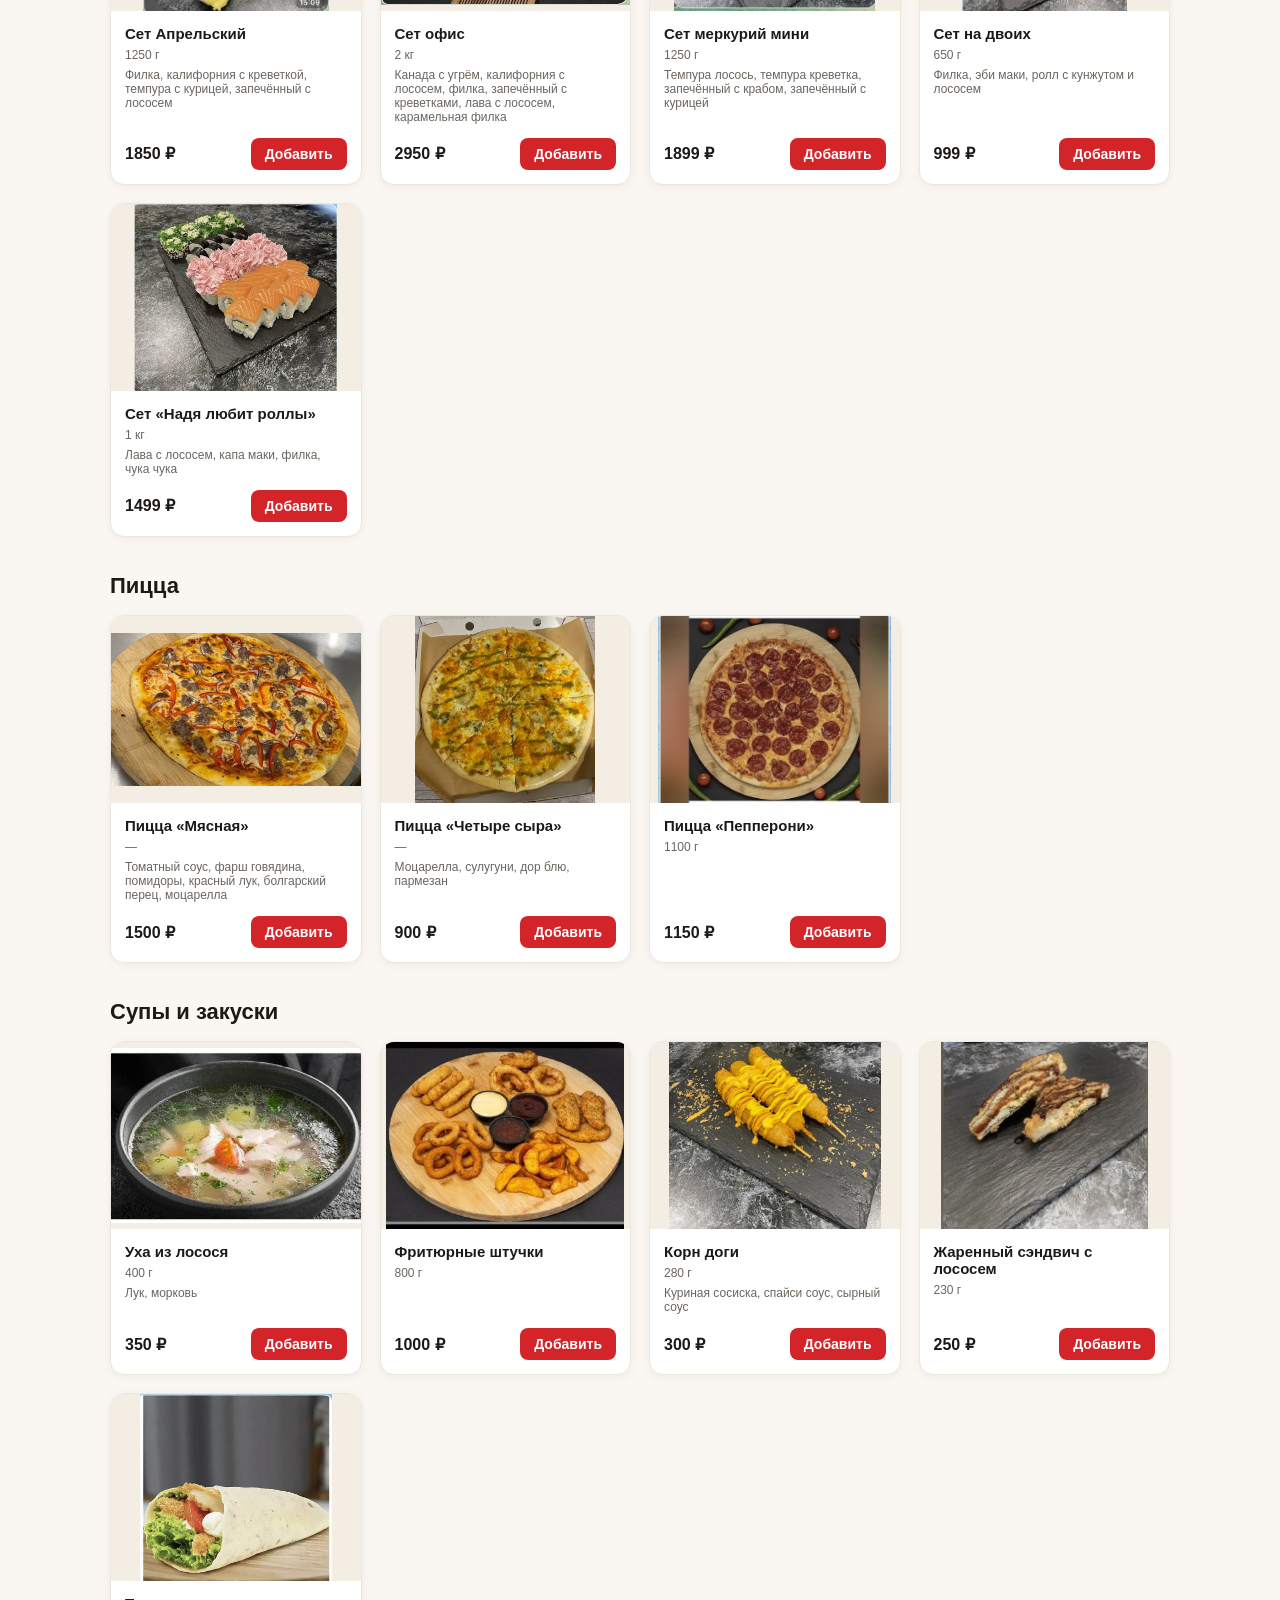
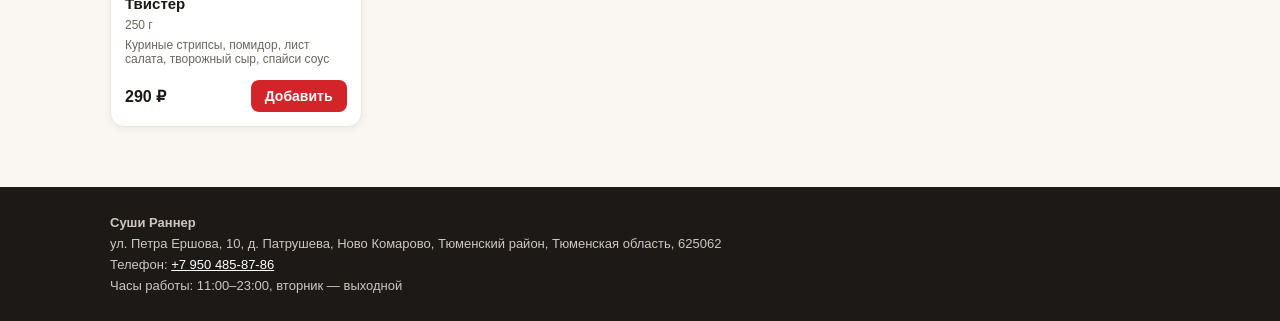
==== commit 06f60509: "Добавить заказ по телефону, переименовать кнопку MAX Co-Authored-By: Claude Sonnet 5 <noreply@anthro" ====
--- a/index.html
+++ b/index.html
@@ -102,12 +102,15 @@
         <label class="radio"><input type="radio" name="payment" value="card"> Картой</label>
       </div>
 
-      <div class="order-form__hint">Оплата курьеру / в заведении. Отправьте заказ в MAX:</div>
+      <div class="order-form__hint">Оплата курьеру / в заведении:</div>
 
       <div class="send-buttons">
         <button type="button" class="send-btn send-btn--max" data-channel="max">
-          Отправить в MAX
+          Сделать заказ в MAX
         </button>
+        <a href="tel:+79504858786" class="send-btn send-btn--call" id="callOrderBtn">
+          📞 Сделать заказ по телефону
+        </a>
       </div>
     </form>
   </div>
--- a/style.css
+++ b/style.css
@@ -358,10 +358,14 @@
   font-weight: 700;
   font-size: 14px;
   cursor: pointer;
+  text-align: center;
+  text-decoration: none;
+  display: block;
 }
 .send-btn--wa { background: #25D366; }
 .send-btn--tg { background: #29A9EA; }
 .send-btn--max { background: #6C5CE7; }
+.send-btn--call { background: var(--accent); }
 .send-btn:disabled { opacity: 0.5; cursor: not-allowed; }
 
 /* Mobile cart button */
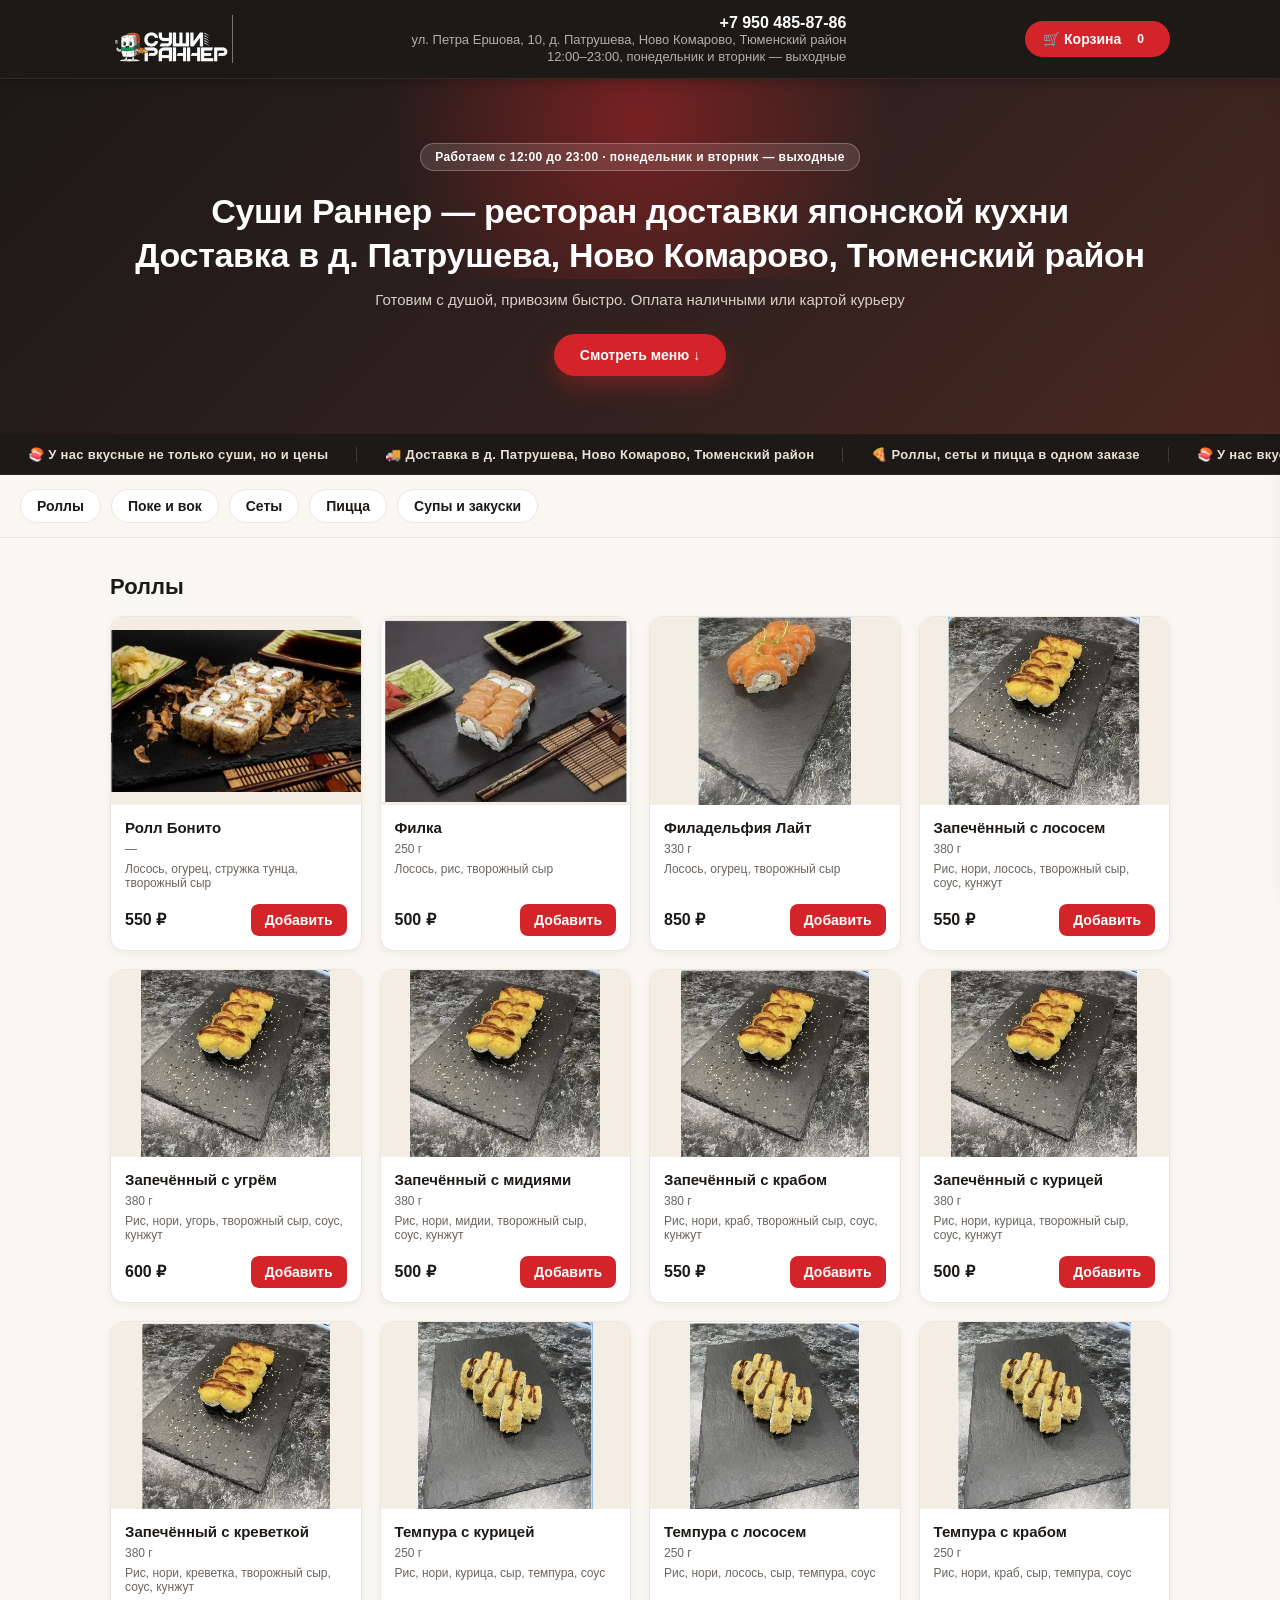
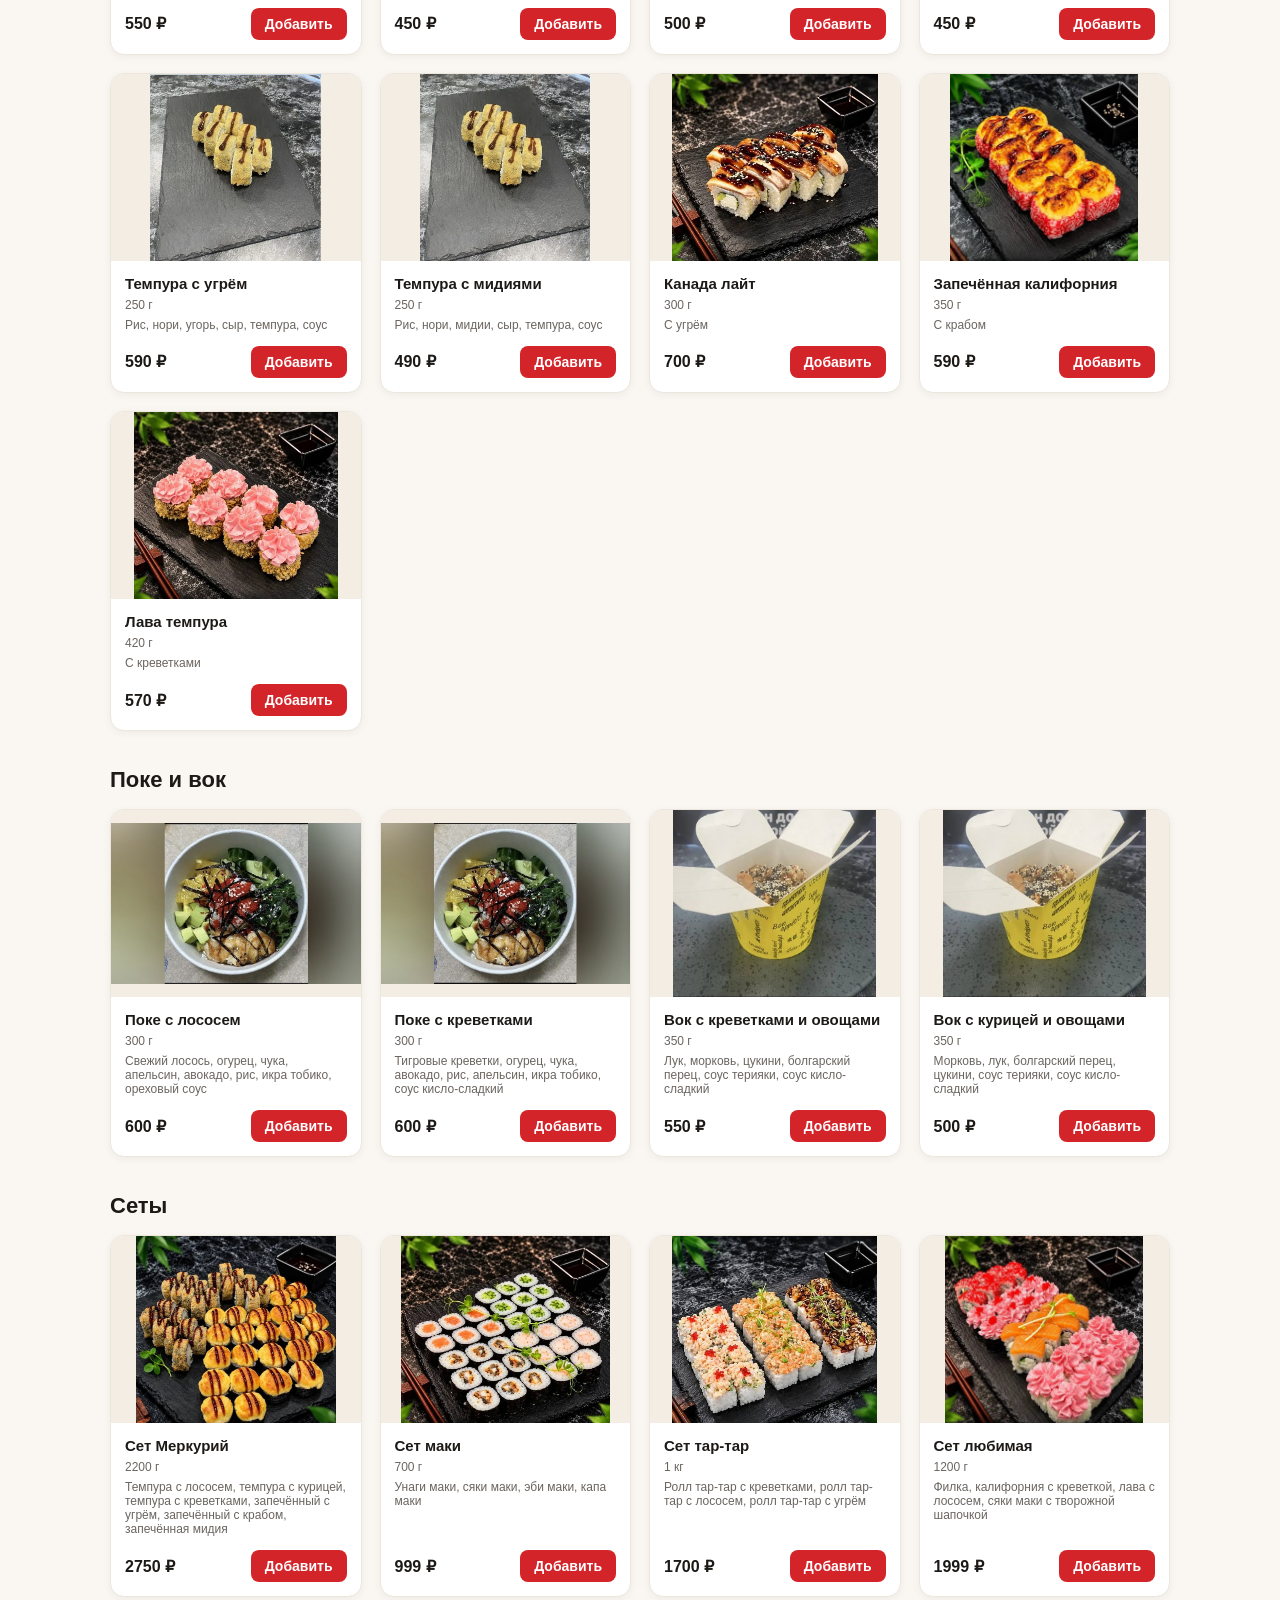
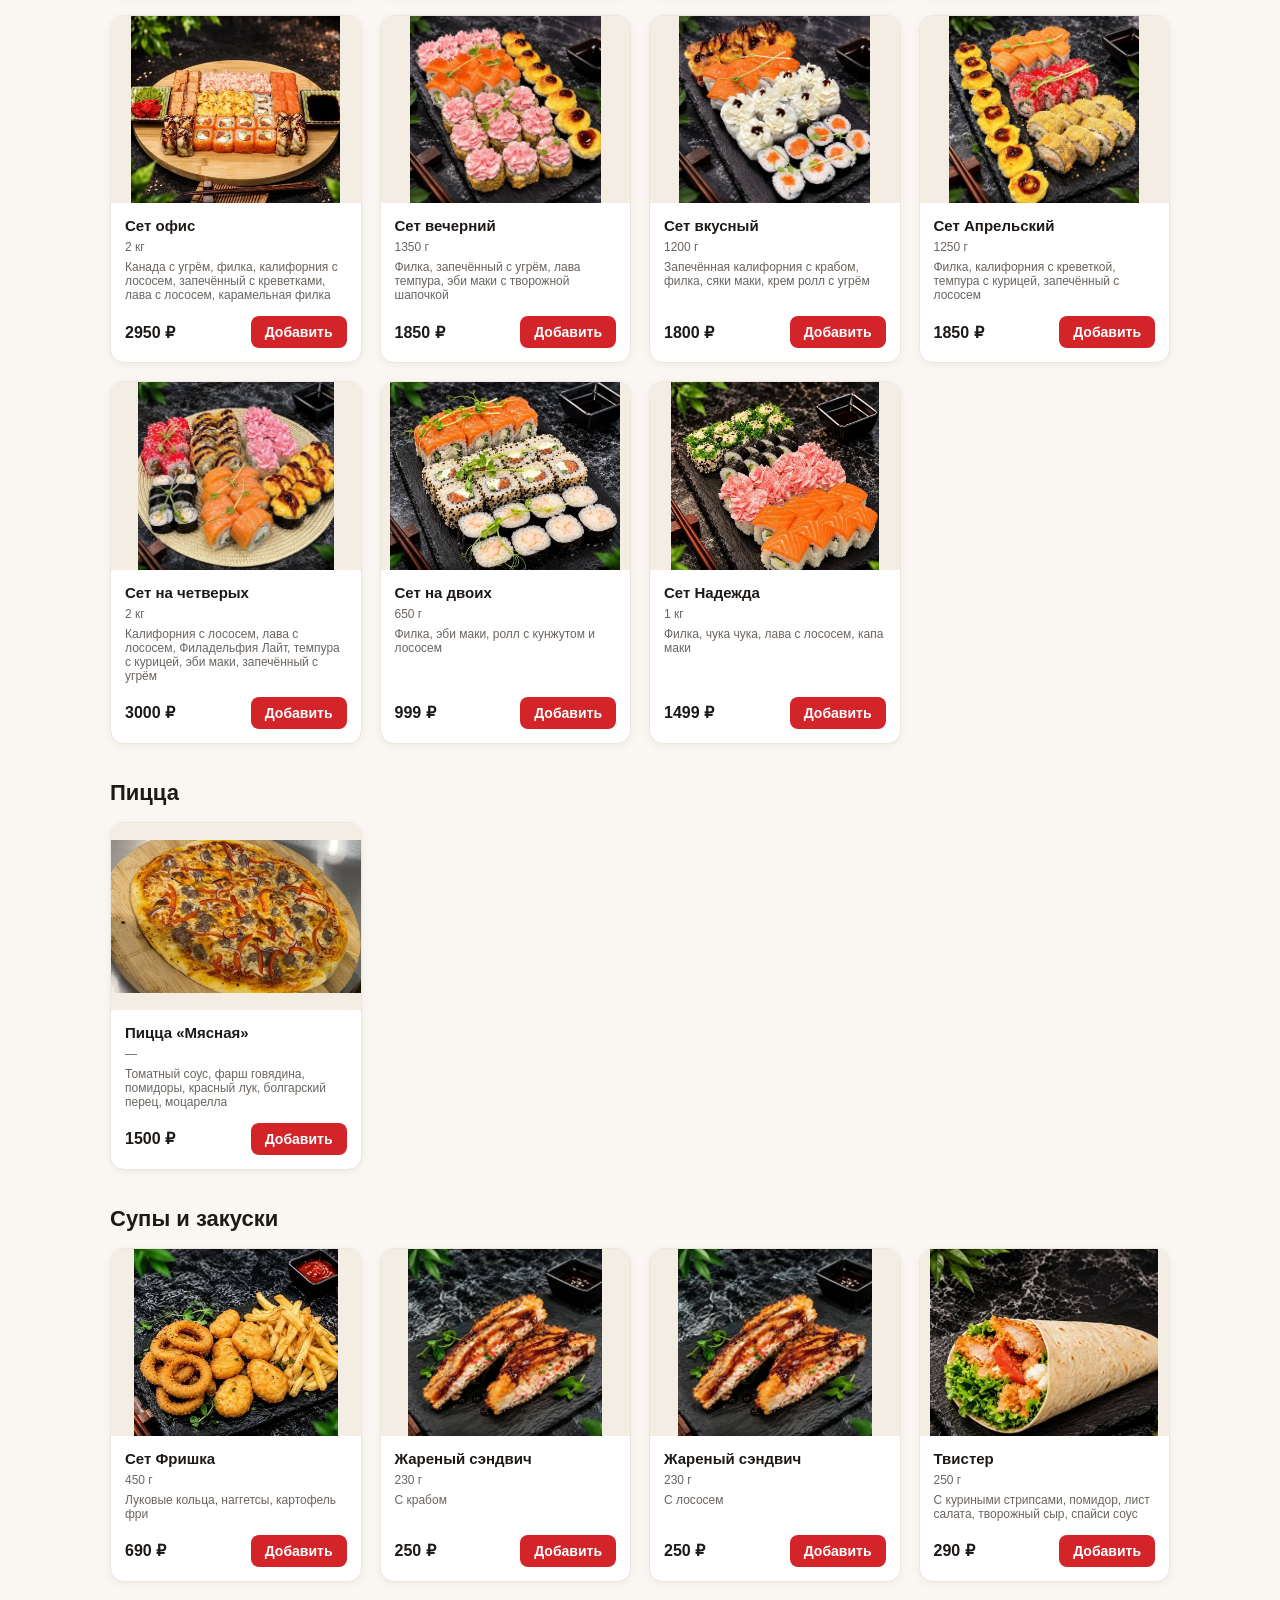
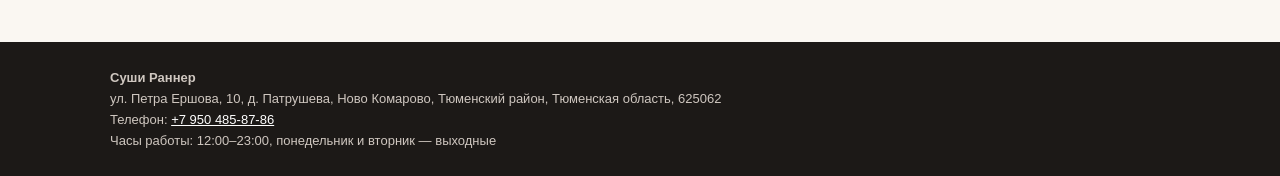
==== commit 7ca00e95: "Удалить Эби лайт, новый режим работы: 12:00–23:00, пн и вт выходные Co-Authored-By: Claude Sonnet 5." ====
--- a/index.html
+++ b/index.html
@@ -16,7 +16,7 @@
     <div class="header__contacts">
       <a href="tel:+79504858786" class="header__phone">+7 950 485-87-86</a>
       <div class="header__address">ул. Петра Ершова, 10, д. Патрушева, Ново Комарово, Тюменский район</div>
-      <div class="header__hours">11:00–23:00, вторник — выходной</div>
+      <div class="header__hours">12:00–23:00, понедельник и вторник — выходные</div>
     </div>
     <button class="cart-btn" id="cartOpenBtn">
       🛒 Корзина <span class="cart-btn__count" id="cartCount">0</span>
@@ -27,7 +27,7 @@
 <section class="hero">
   <div class="hero__glow"></div>
   <div class="container hero__inner">
-    <span class="hero__badge">Работаем с 11:00 до 23:00 · вторник — выходной</span>
+    <span class="hero__badge">Работаем с 12:00 до 23:00 · понедельник и вторник — выходные</span>
     <h1>Суши Раннер — ресторан доставки японской кухни<br>Доставка в д. Патрушева, Ново Комарово, Тюменский район</h1>
     <p>Готовим с душой, привозим быстро. Оплата наличными или картой курьеру</p>
     <a href="#menu" class="hero__cta">Смотреть меню ↓</a>
@@ -54,7 +54,7 @@
     <div><strong>Суши Раннер</strong></div>
     <div>ул. Петра Ершова, 10, д. Патрушева, Ново Комарово, Тюменский район, Тюменская область, 625062</div>
     <div>Телефон: <a href="tel:+79504858786">+7 950 485-87-86</a></div>
-    <div>Часы работы: 11:00–23:00, вторник — выходной</div>
+    <div>Часы работы: 12:00–23:00, понедельник и вторник — выходные</div>
   </div>
 </footer>
 
